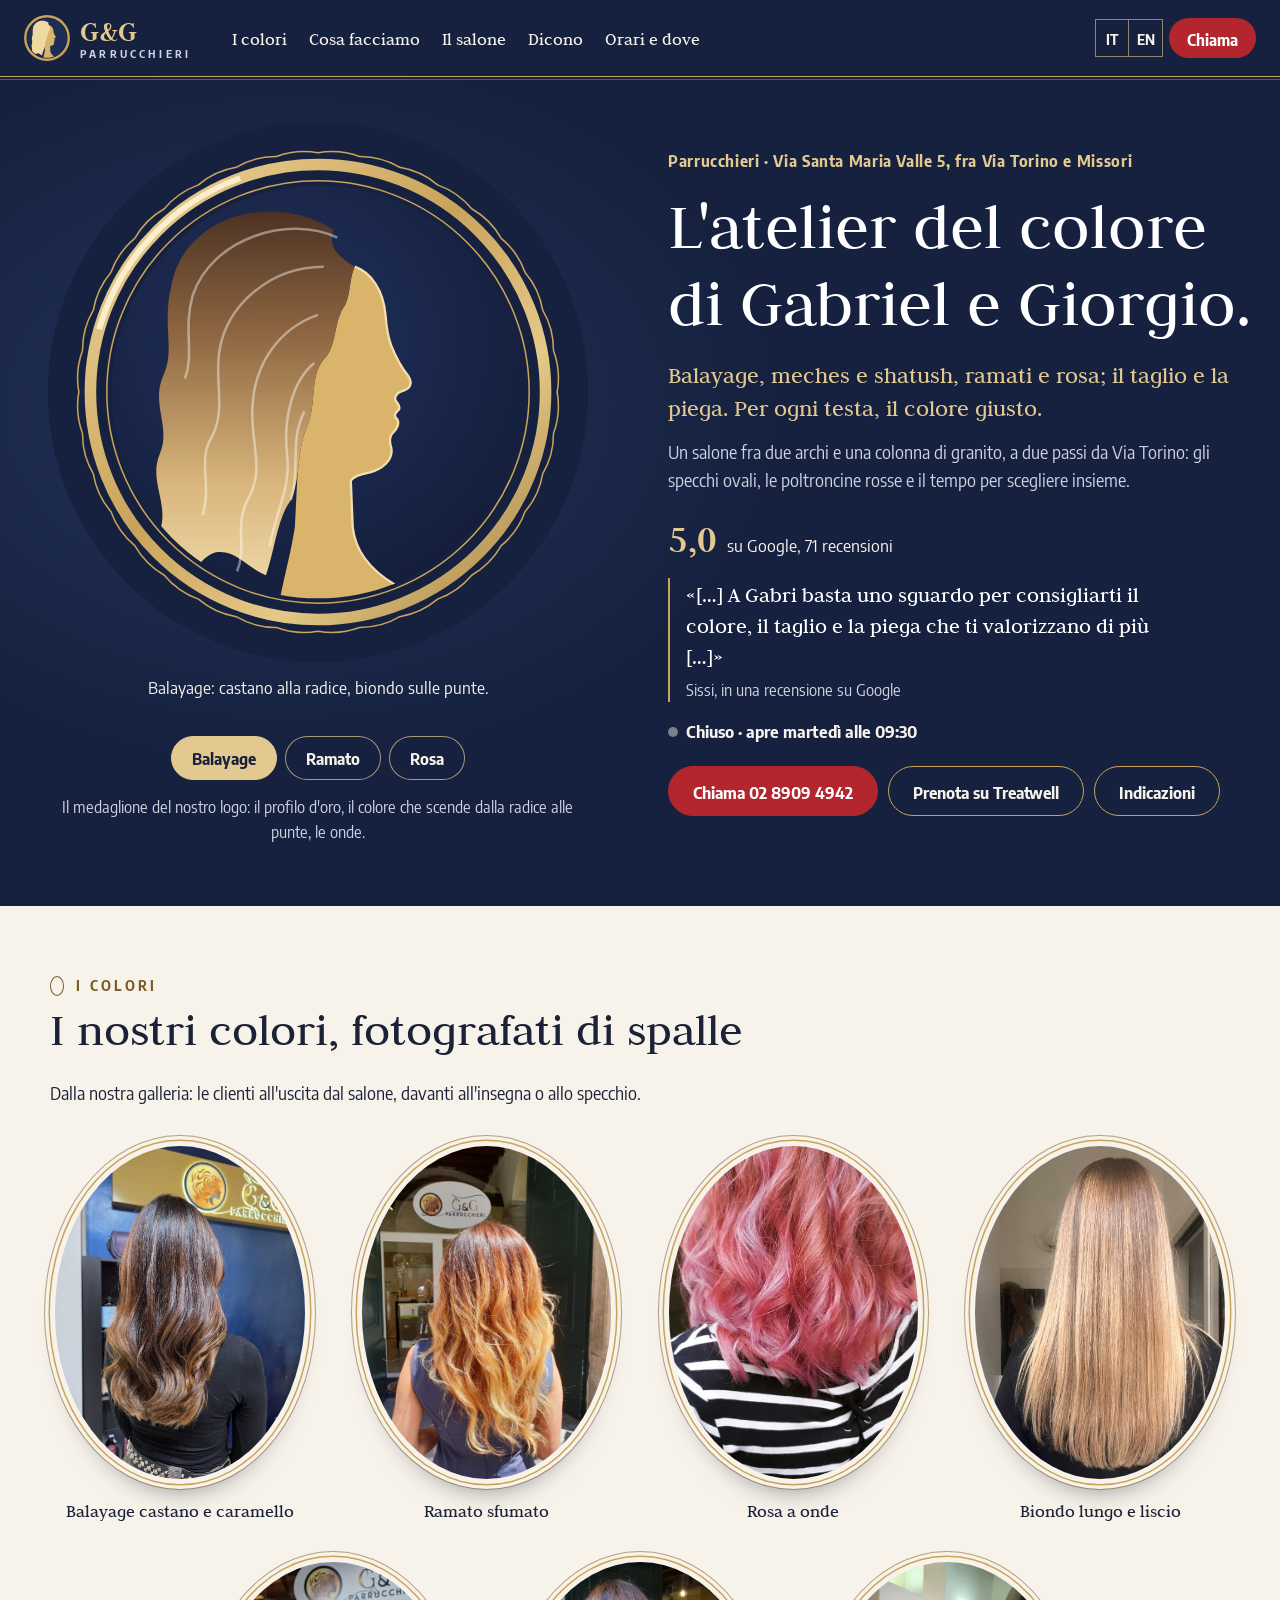
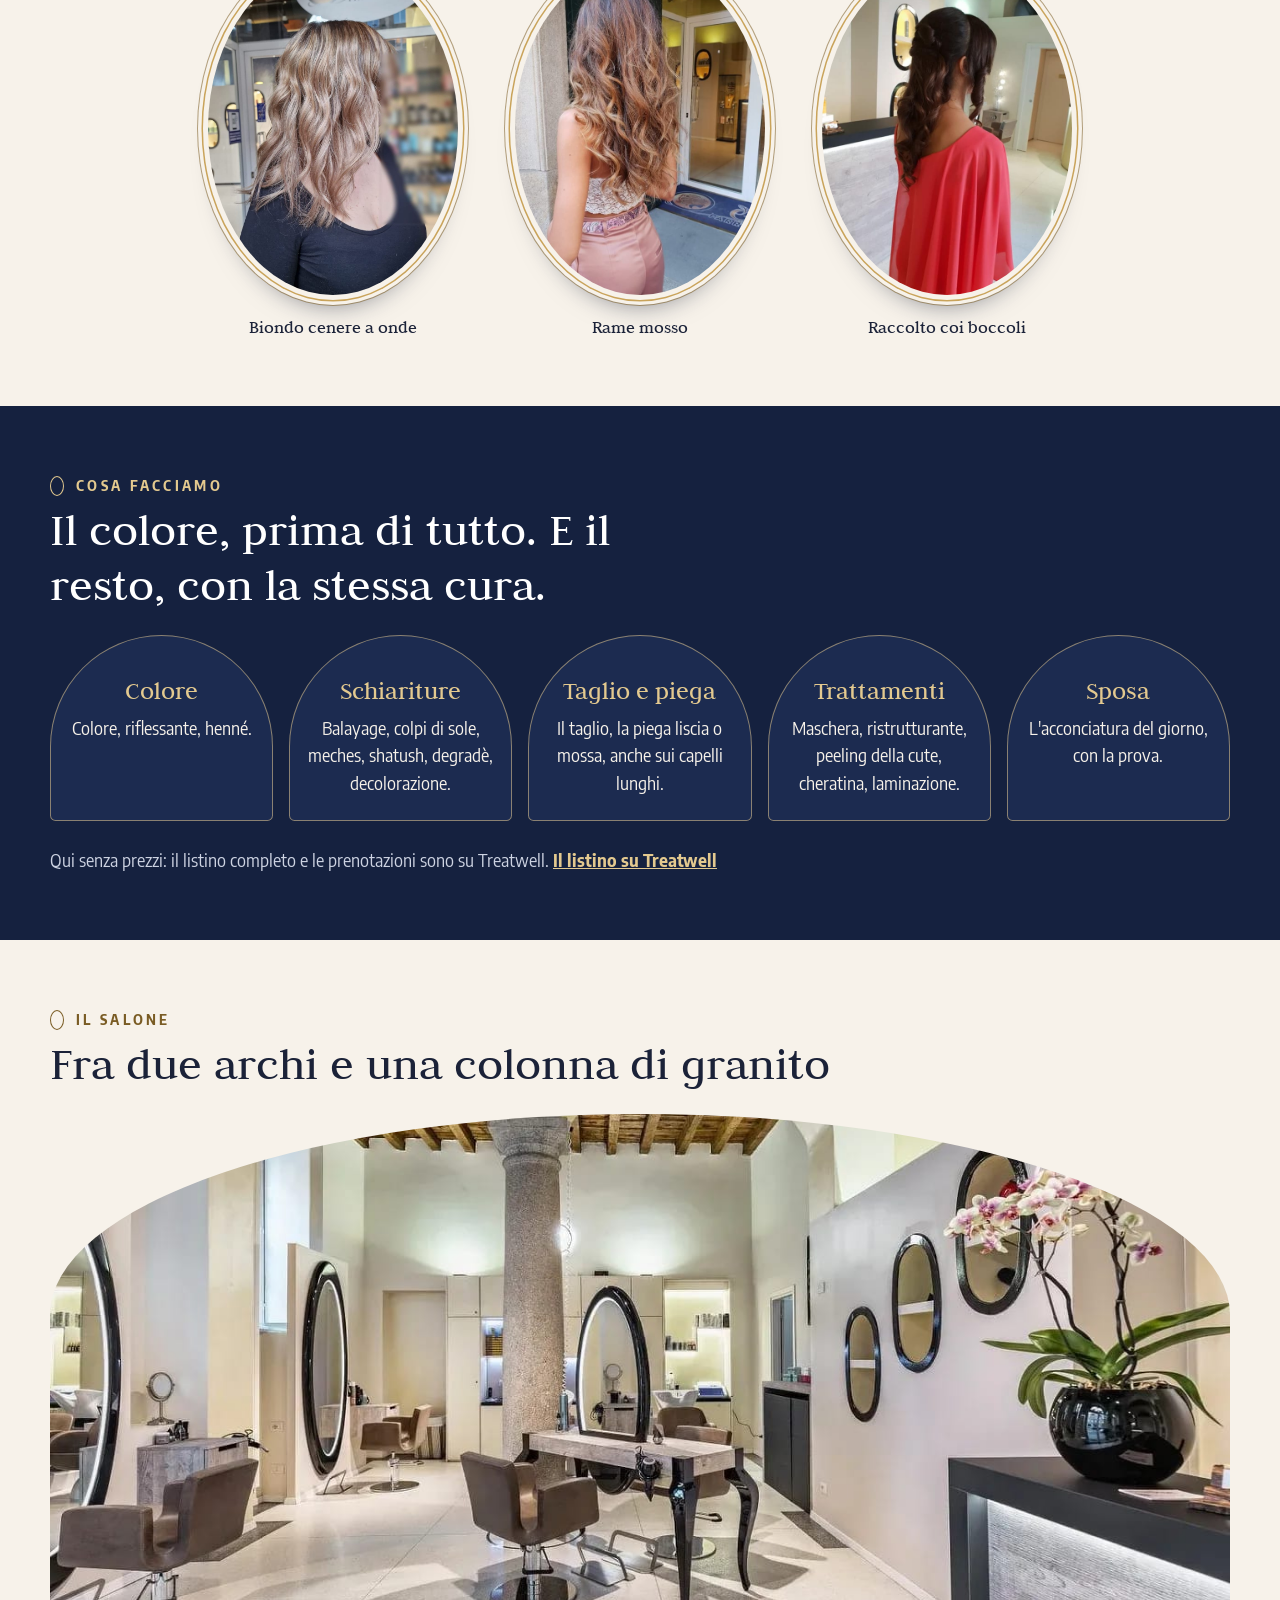
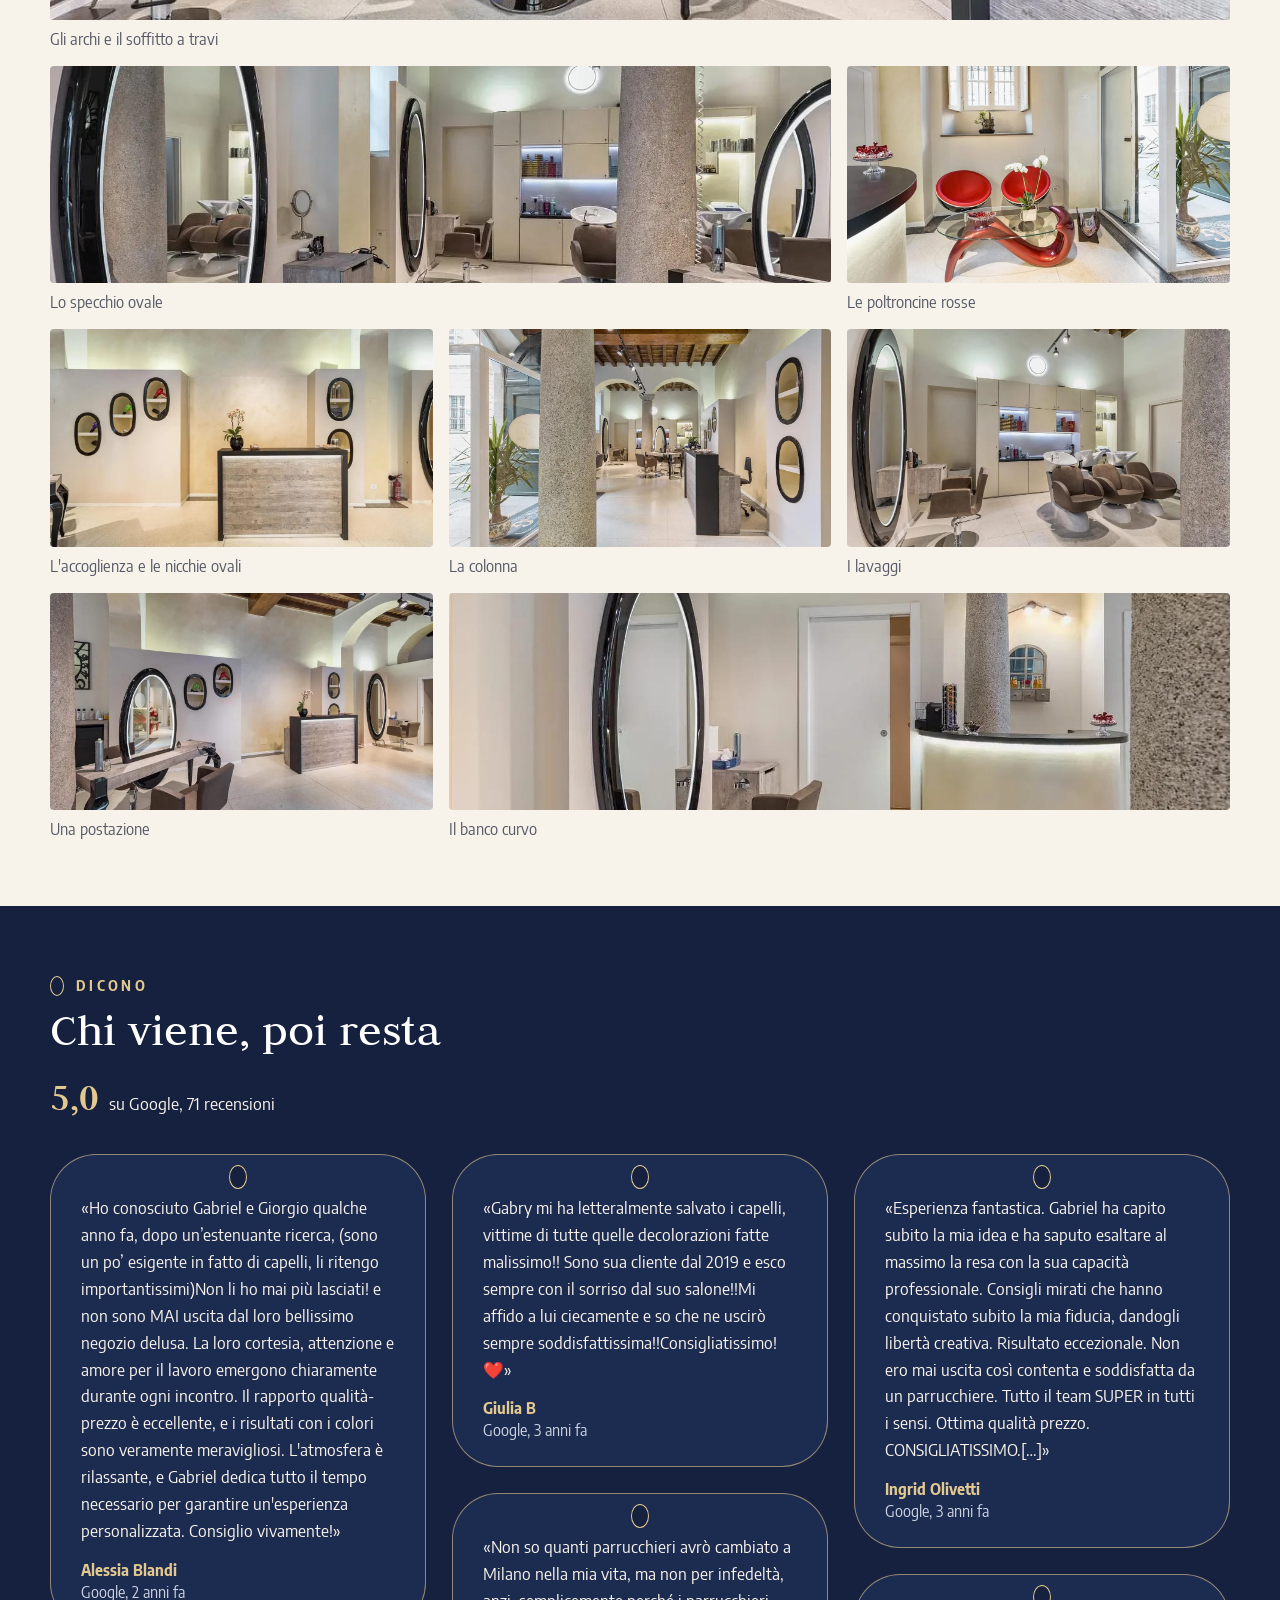
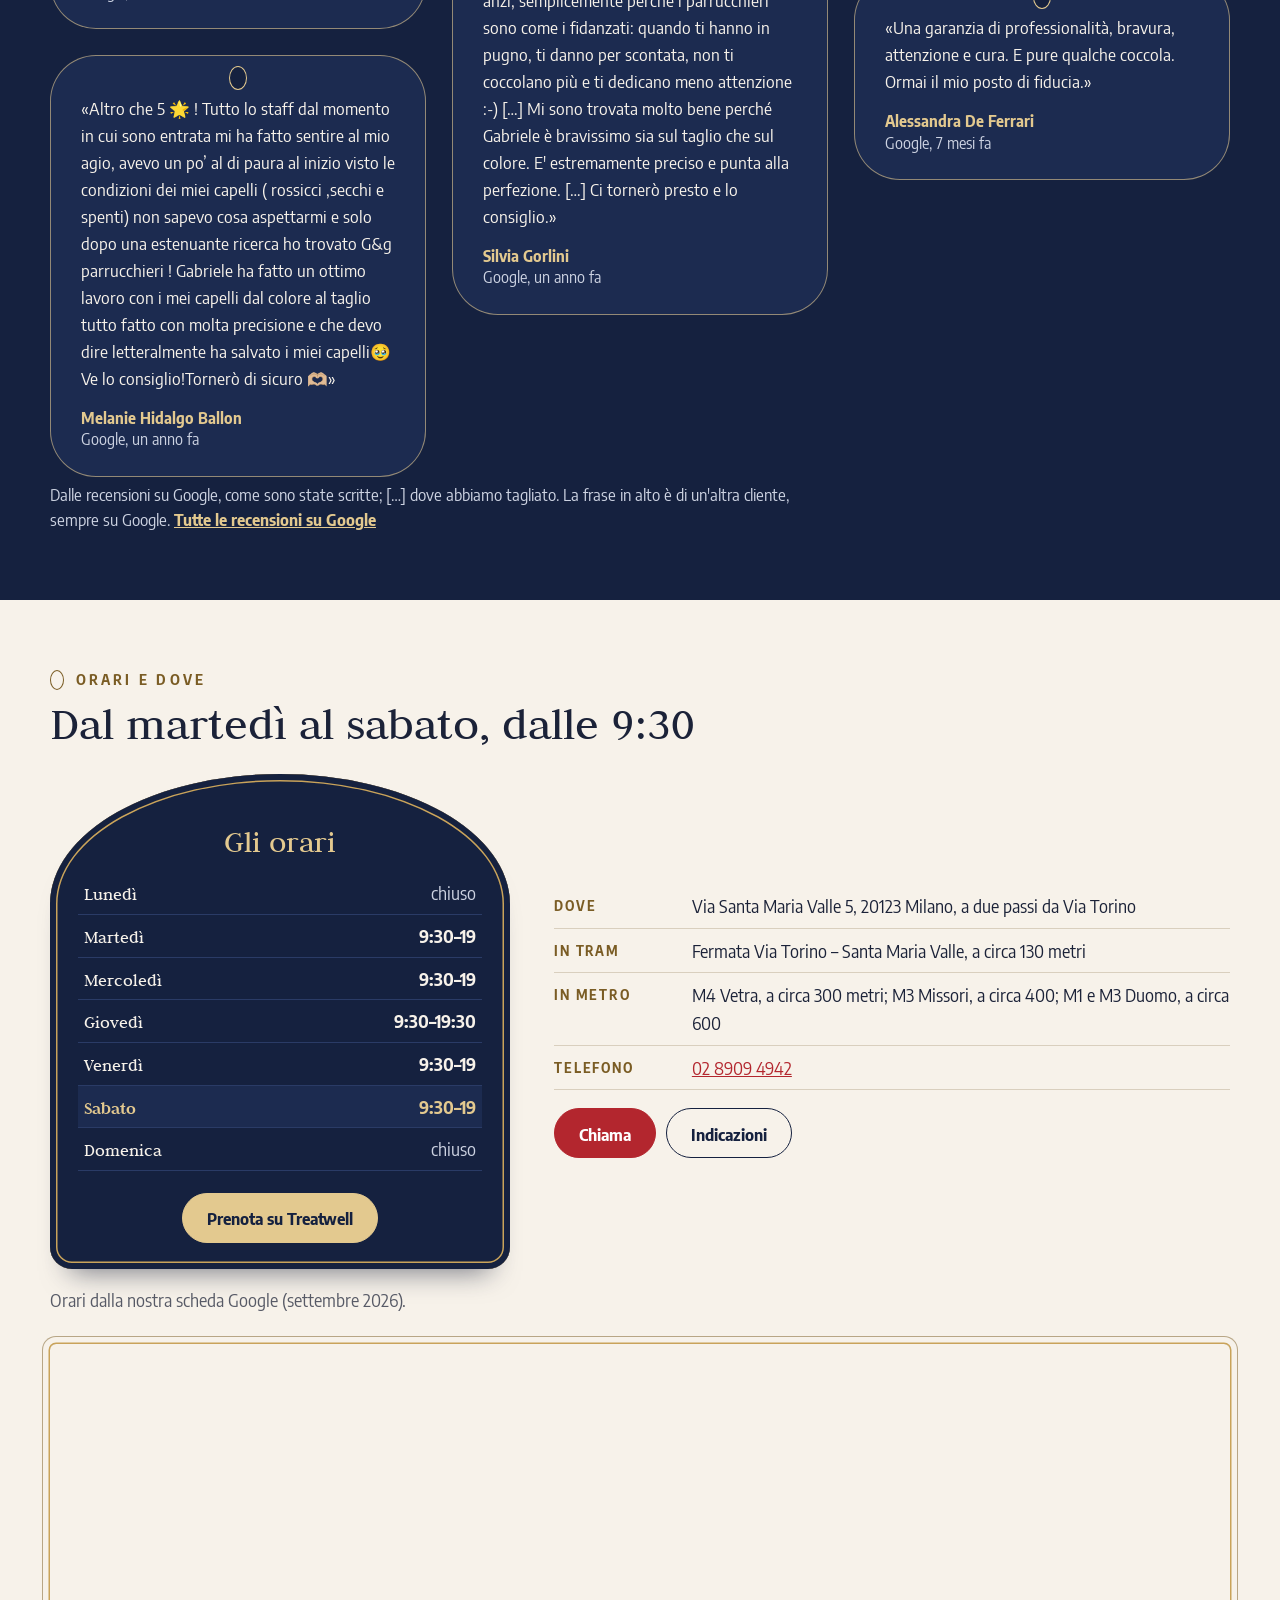
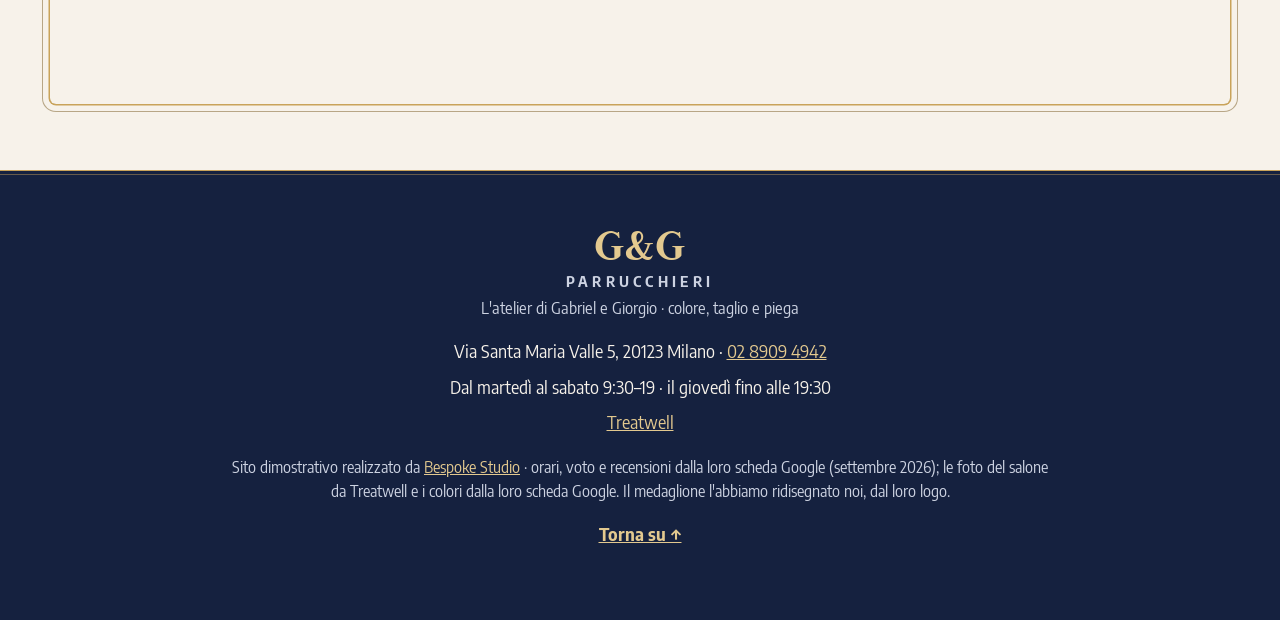
==== index.html @ 3aa281fa "G&G Parrucchieri, Via Santa Maria Valle 5 — il medaglione L'atelier di Gabriel e Giorgio fra Via Tor" ====
<!DOCTYPE html>
<html lang="it" class="no-js">
<head>
<meta charset="utf-8">
<meta name="viewport" content="width=device-width, initial-scale=1">
<script>(function(){var r=document.documentElement;r.classList.remove('no-js');
/* la firma: finché main.js non parte c'è il medaglione vuoto; se il codice non arriva, dopo 2,5 s il medaglione finito */
try{if(!matchMedia('(prefers-reduced-motion: reduce)').matches){r.classList.add('firma-attesa');window.__attesaMedaglione=setTimeout(function(){r.classList.remove('firma-attesa')},2500)}}catch(e){}})()</script>
<title>G&amp;G Parrucchieri — Colore, taglio e piega in Via Santa Maria Valle 5, Milano (Via Torino)</title>
<meta name="description" content="G&amp;G Parrucchieri, l'atelier di Gabriel e Giorgio in Via Santa Maria Valle 5 a Milano, fra Via Torino e Missori: balayage, meches, shatush, colore, taglio e piega, trattamenti e acconciature da sposa. Google 5,0 su 71. Tel. 02 8909 4942.">
<link rel="canonical" href="https://rotenzark.github.io/g-e-g-parrucchieri/">
<meta property="og:type" content="website">
<meta property="og:title" content="G&amp;G Parrucchieri — L'atelier del colore di Gabriel e Giorgio.">
<meta property="og:description" content="Balayage, ramati, rosa, taglio e piega in Via Santa Maria Valle 5, fra Via Torino e Missori.">
<meta property="og:image" content="https://rotenzark.github.io/g-e-g-parrucchieri/img/og.jpg">
<meta property="og:url" content="https://rotenzark.github.io/g-e-g-parrucchieri/">
<meta property="og:locale" content="it_IT">
<meta name="twitter:card" content="summary_large_image">
<meta name="theme-color" content="#15213F">
<link rel="icon" href="img/favicon.svg" type="image/svg+xml">
<link rel="icon" href="img/favicon-32.png" sizes="32x32" type="image/png">
<link rel="apple-touch-icon" href="img/apple-touch-icon.png">
<link rel="preconnect" href="https://fonts.googleapis.com">
<link rel="preconnect" href="https://fonts.gstatic.com" crossorigin>
<link href="https://fonts.googleapis.com/css2?family=Judson:wght@400;700&amp;family=Encode+Sans+Semi+Condensed:wght@400;700&amp;display=swap" rel="stylesheet">
<link rel="stylesheet" href="css/styles.css?v=1">
<script src="https://cdn.jsdelivr.net/npm/gsap@3.12.5/dist/gsap.min.js" defer></script>
<script src="https://cdn.jsdelivr.net/npm/gsap@3.12.5/dist/ScrollTrigger.min.js" defer></script>
<script src="js/main.js?v=1" defer></script>
<script type="application/ld+json">
{"@context":"https://schema.org","@type":"HairSalon","name":"G&G Parrucchieri","description":"L'atelier di Gabriel e Giorgio in Via Santa Maria Valle 5 a Milano: balayage, meches, shatush, colore, taglio e piega, trattamenti e acconciature da sposa.","url":"https://rotenzark.github.io/g-e-g-parrucchieri/","image":"https://rotenzark.github.io/g-e-g-parrucchieri/img/og.jpg","telephone":"+39 02 8909 4942","address":{"@type":"PostalAddress","streetAddress":"Via Santa Maria Valle 5","postalCode":"20123","addressLocality":"Milano","addressRegion":"MI","addressCountry":"IT"},"geo":{"@type":"GeoCoordinates","latitude":45.4598131,"longitude":9.1842622},"openingHoursSpecification":[{"@type":"OpeningHoursSpecification","dayOfWeek":["Tuesday","Wednesday","Friday","Saturday"],"opens":"09:30","closes":"19:00"},{"@type":"OpeningHoursSpecification","dayOfWeek":["Thursday"],"opens":"09:30","closes":"19:30"}],"aggregateRating":{"@type":"AggregateRating","ratingValue":"5.0","reviewCount":"71","bestRating":"5"},"sameAs":["https://www.treatwell.it/salone/g-g-parrucchieri-1/"]}
</script>
</head>
<body>

<a class="salta" href="#contenuto" data-i18n="m.salta">Vai al contenuto</a>

<header class="testata" id="testata">
  <div class="testata__dentro">
    <a class="marchio" href="#inizio" aria-label="G&amp;G Parrucchieri: torna all'inizio" data-i18n-aria="m.top">
      <svg class="marchio__segno" viewBox="30 30 500 500" aria-hidden="true" focusable="false"><defs><clipPath id="marchioClip"><circle cx="280" cy="280" r="214"/></clipPath></defs><circle class="marchio__disco" cx="280" cy="280" r="214"/><g clip-path="url(#marchioClip)"><path class="marchio__profilo" d="M318 150 C336 156 348 176 350 200 C351 214 352 222 356 232 C360 242 366 254 374 264 C378 270 376 276 370 278 C364 280 360 282 360 288 C362 292 366 294 364 298 C360 302 358 304 362 308 C365 312 362 318 358 322 C354 326 354 332 356 338 C358 348 350 358 338 362 C326 366 318 366 314 372 L316 420 C318 440 330 462 360 480 L360 560 L230 560 C236 500 250 460 256 420 L262 300 C270 220 290 160 318 150 Z"/><path class="marchio__capelli" d="M318 150 C300 140 290 128 296 112 C230 70 140 100 128 170 C118 210 132 236 120 262 C106 292 128 316 116 344 C104 372 126 396 116 424 C108 448 124 468 132 486 C150 470 160 448 176 446 C196 444 206 462 226 470 C236 440 238 410 252 392 C262 370 258 340 268 318 C280 290 270 262 288 244 C300 230 296 206 308 190 C314 178 312 164 318 150 Z"/></g><circle class="marchio__anello" cx="280" cy="280" r="236"/></svg>
      <span class="marchio__testo" aria-hidden="true"><span class="marchio__nome">G&amp;G</span><span class="marchio__sotto">Parrucchieri</span></span>
    </a>
    <nav id="mainNav" class="voci" aria-label="Le sezioni" data-i18n-aria="m.nav">
      <a href="#colori" data-i18n="n.colori">I colori</a>
      <a href="#servizi" data-i18n="n.servizi">Cosa facciamo</a>
      <a href="#salone" data-i18n="n.salone">Il salone</a>
      <a href="#dicono" data-i18n="n.dicono">Dicono</a>
      <a href="#orari" data-i18n="n.orari">Orari e dove</a>
    </nav>
    <div class="testata__azioni">
      <div class="lingue" role="group" aria-label="Lingua" data-i18n-aria="m.lingua">
        <button type="button" data-lang="it" aria-pressed="true">IT</button>
        <button type="button" data-lang="en" aria-pressed="false">EN</button>
      </div>
      <a class="chiama" href="tel:+390289094942"><span data-i18n="t.chiama">Chiama</span></a>
      <button id="burger" class="burger" type="button" aria-expanded="false" aria-controls="menuMobile" aria-label="Apri il menu" data-i18n-aria="m.menu"><span></span><span></span><span></span></button>
    </div>
  </div>
</header>

<nav id="menuMobile" class="menu-mobile" hidden aria-label="Le sezioni" data-i18n-aria="m.nav">
  <a href="#colori" data-i18n="n.colori">I colori</a>
  <a href="#servizi" data-i18n="n.servizi">Cosa facciamo</a>
  <a href="#salone" data-i18n="n.salone">Il salone</a>
  <a href="#dicono" data-i18n="n.dicono">Dicono</a>
  <a href="#orari" data-i18n="n.orari">Orari e dove</a>
  <a class="menu-mobile__tel" href="tel:+390289094942"><span data-i18n="t.chiama">Chiama</span> <span class="intero">02 8909 4942</span></a>
</nav>

<main id="contenuto">

  <!-- ══════ L'APERTURA: sul blu notte del logo; la firma nel medaglione ══════ -->
  <section id="inizio" class="apertura" aria-labelledby="titolo">
    <div class="apertura__firma">
      <figure class="medaglione-fig" id="medaglione-firma" data-modo="0" data-firma="fatta">
        <!--MEDAGLIONE--><svg class="medaglione__svg" id="medaglioneSvg" viewBox="0 0 560 560" role="img" aria-labelledby="medaglioneTitolo medaglioneDesc">
        <title id="medaglioneTitolo" data-i18n="p.titolo">Il medaglione</title>
        <desc id="medaglioneDesc" data-i18n="p.desc">Il medaglione d'oro del nostro logo, su blu notte. Il profilo di una donna si disegna e si riempie d'oro; i capelli compaiono naturali, poi il colore scende dalla radice alle punte; arrivano le onde e il cerchio prende la luce. Tre colori: balayage, ramato, rosa.</desc>
        <defs>
          <linearGradient id="ggp-oro" x1="0" y1="0" x2="1" y2="1"><stop offset="0" stop-color="#F0D9A0"/><stop offset=".45" stop-color="#C9A35A"/><stop offset=".7" stop-color="#E6C988"/><stop offset="1" stop-color="#9C7A3A"/></linearGradient><radialGradient id="ggp-disco" cx=".42" cy=".38" r=".75"><stop offset="0" stop-color="#22325E"/><stop offset="1" stop-color="#121B36"/></radialGradient><clipPath id="ggp-disco-clip"><circle cx="280" cy="280" r="214"/></clipPath><linearGradient id="ggp-colore-0" x1="0" y1="96" x2="0" y2="496" gradientUnits="userSpaceOnUse"><stop offset="0" stop-color="#4E3424"/><stop offset=".3" stop-color="#8C6440"/><stop offset=".7" stop-color="#D9B67C"/><stop offset="1" stop-color="#F1DDB0"/></linearGradient><clipPath id="ggp-velo-0"><rect class="velo" data-m="0" x="90" y="96" width="300" height="400"/></clipPath><linearGradient id="ggp-colore-1" x1="0" y1="96" x2="0" y2="496" gradientUnits="userSpaceOnUse"><stop offset="0" stop-color="#5E2814"/><stop offset=".3" stop-color="#A8471E"/><stop offset=".7" stop-color="#D9733A"/><stop offset="1" stop-color="#F0A060"/></linearGradient><clipPath id="ggp-velo-1"><rect class="velo" data-m="1" x="90" y="96" width="300" height="400"/></clipPath><linearGradient id="ggp-colore-2" x1="0" y1="96" x2="0" y2="496" gradientUnits="userSpaceOnUse"><stop offset="0" stop-color="#7A5A58"/><stop offset=".3" stop-color="#C77E92"/><stop offset=".7" stop-color="#E9A3B8"/><stop offset="1" stop-color="#F7C8D5"/></linearGradient><clipPath id="ggp-velo-2"><rect class="velo" data-m="2" x="90" y="96" width="300" height="400"/></clipPath>
        </defs>
        <rect class="fondo" width="560" height="560"/><circle class="disco" cx="280" cy="280" r="214" fill="url(#ggp-disco)"/><circle class="anello" cx="280" cy="280" r="236" stroke="url(#ggp-oro)"/><circle class="anello__filo" cx="280" cy="280" r="219"/><path class="anello__onda" d="M528 280 Q 532 302.1 524.2 323.1 M524.2 323.1 Q 524.4 345.5 513 364.8 M513 364.8 Q 509.3 386.9 494.8 404 M494.8 404 Q 487.2 425.1 470 439.4 M470 439.4 Q 458.9 458.9 439.4 470 M439.4 470 Q 425.1 487.2 404 494.8 M404 494.8 Q 386.9 509.3 364.8 513 M364.8 513 Q 345.5 524.4 323.1 524.2 M323.1 524.2 Q 302.1 532 280 528 M280 528 Q 257.9 532 236.9 524.2 M236.9 524.2 Q 214.5 524.4 195.2 513 M195.2 513 Q 173.1 509.3 156 494.8 M156 494.8 Q 134.9 487.2 120.6 470 M120.6 470 Q 101.1 458.9 90 439.4 M90 439.4 Q 72.8 425.1 65.2 404 M65.2 404 Q 50.7 386.9 47 364.8 M47 364.8 Q 35.6 345.5 35.8 323.1 M35.8 323.1 Q 28 302.1 32 280 M32 280 Q 28 257.9 35.8 236.9 M35.8 236.9 Q 35.6 214.5 47 195.2 M47 195.2 Q 50.7 173.1 65.2 156 M65.2 156 Q 72.8 134.9 90 120.6 M90 120.6 Q 101.1 101.1 120.6 90 M120.6 90 Q 134.9 72.8 156 65.2 M156 65.2 Q 173.1 50.7 195.2 47 M195.2 47 Q 214.5 35.6 236.9 35.8 M236.9 35.8 Q 257.9 28 280 32 M280 32 Q 302.1 28 323.1 35.8 M323.1 35.8 Q 345.5 35.6 364.8 47 M364.8 47 Q 386.9 50.7 404 65.2 M404 65.2 Q 425.1 72.8 439.4 90 M439.4 90 Q 458.9 101.1 470 120.6 M470 120.6 Q 487.2 134.9 494.8 156 M494.8 156 Q 509.3 173.1 513 195.2 M513 195.2 Q 524.4 214.5 524.2 236.9 M524.2 236.9 Q 532 257.9 528 280"/>
        <g clip-path="url(#ggp-disco-clip)">
          <g class="servito" transform="translate(0 0)">
            <path class="profilo" d="M318 150 C336 156 348 176 350 200 C351 214 352 222 356 232 C360 242 366 254 374 264 C378 270 376 276 370 278 C364 280 360 282 360 288 C362 292 366 294 364 298 C360 302 358 304 362 308 C365 312 362 318 358 322 C354 326 354 332 356 338 C358 348 350 358 338 362 C326 366 318 366 314 372 L316 420 C318 440 330 462 360 480 L360 560 L230 560 C236 500 250 460 256 420 L262 300 C270 220 290 160 318 150 Z" opacity="1"/>
            <path class="profilo__linea" pathLength="1" d="M318 150 C336 156 348 176 350 200 C351 214 352 222 356 232 C360 242 366 254 374 264 C378 270 376 276 370 278 C364 280 360 282 360 288 C362 292 366 294 364 298 C360 302 358 304 362 308 C365 312 362 318 358 322 C354 326 354 332 356 338 C358 348 350 358 338 362 C326 366 318 366 314 372 L316 420 C318 440 330 462 360 480" stroke-dasharray="1 2" stroke-dashoffset="0"/>
            <path class="capelli capelli--base" d="M318 150 C300 140 290 128 296 112 C230 70 140 100 128 170 C118 210 132 236 120 262 C106 292 128 316 116 344 C104 372 126 396 116 424 C108 448 124 468 132 486 C150 470 160 448 176 446 C196 444 206 462 226 470 C236 440 238 410 252 392 C262 370 258 340 268 318 C280 290 270 262 288 244 C300 230 296 206 308 190 C314 178 312 164 318 150 Z" opacity="1"/>
            <g class="modo modo--balayage" data-m="0"><path class="capelli capelli--colore" data-m="0" d="M318 150 C300 140 290 128 296 112 C230 70 140 100 128 170 C118 210 132 236 120 262 C106 292 128 316 116 344 C104 372 126 396 116 424 C108 448 124 468 132 486 C150 470 160 448 176 446 C196 444 206 462 226 470 C236 440 238 410 252 392 C262 370 258 340 268 318 C280 290 270 262 288 244 C300 230 296 206 308 190 C314 178 312 164 318 150 Z" fill="url(#ggp-colore-0)" clip-path="url(#ggp-velo-0)" opacity="1"/></g><g class="modo modo--ramato" data-m="1"><path class="capelli capelli--colore" data-m="1" d="M318 150 C300 140 290 128 296 112 C230 70 140 100 128 170 C118 210 132 236 120 262 C106 292 128 316 116 344 C104 372 126 396 116 424 C108 448 124 468 132 486 C150 470 160 448 176 446 C196 444 206 462 226 470 C236 440 238 410 252 392 C262 370 258 340 268 318 C280 290 270 262 288 244 C300 230 296 206 308 190 C314 178 312 164 318 150 Z" fill="url(#ggp-colore-1)" clip-path="url(#ggp-velo-1)" opacity="1"/></g><g class="modo modo--rosa" data-m="2"><path class="capelli capelli--colore" data-m="2" d="M318 150 C300 140 290 128 296 112 C230 70 140 100 128 170 C118 210 132 236 120 262 C106 292 128 316 116 344 C104 372 126 396 116 424 C108 448 124 468 132 486 C150 470 160 448 176 446 C196 444 206 462 226 470 C236 440 238 410 252 392 C262 370 258 340 268 318 C280 290 270 262 288 244 C300 230 296 206 308 190 C314 178 312 164 318 150 Z" fill="url(#ggp-colore-2)" clip-path="url(#ggp-velo-2)" opacity="1"/></g>
            <path class="onda" data-i="0" pathLength="1" d="M300 120 C250 96 170 120 150 180 C140 216 152 240 142 266" stroke-dasharray="1 2" stroke-dashoffset="0"/><path class="onda" data-i="1" pathLength="1" d="M286 150 C230 150 186 190 178 236 C172 270 186 300 168 330 C156 352 170 380 160 408" stroke-dasharray="1 2" stroke-dashoffset="0"/><path class="onda" data-i="2" pathLength="1" d="M280 200 C240 214 214 250 212 296 C210 336 226 360 206 394 C194 418 206 444 196 466" stroke-dasharray="1 2" stroke-dashoffset="0"/><path class="onda" data-i="3" pathLength="1" d="M276 250 C252 270 244 310 248 346 C252 380 236 404 230 440" stroke-dasharray="1 2" stroke-dashoffset="0"/><path class="onda" data-i="4" pathLength="1" d="M266 300 C250 330 262 360 252 392" stroke-dasharray="1 2" stroke-dashoffset="0"/>
          </g>
        </g>
        <path class="luce" pathLength="1" d="M53.1 214.9 A236 236 0 0 1 199.3 58.2" stroke-dasharray="1 2" stroke-dashoffset="0"/>
      </svg><!--/MEDAGLIONE-->
        <figcaption class="medaglione__didascalia">
          <span class="medaglione__d" data-m="0" data-i18n="p.d0">Balayage: castano alla radice, biondo sulle punte.</span>
          <span class="medaglione__d" data-m="1" data-i18n="p.d1">Ramato: il rame acceso, dalla radice alle punte.</span>
          <span class="medaglione__d" data-m="2" data-i18n="p.d2">Rosa: un rosa pastello sulle onde.</span>
        </figcaption>
        <div class="medaglione__modi" role="group" aria-label="Quale colore" data-i18n-aria="p.modi">
          <button type="button" data-modo="0" aria-pressed="true">Balayage</button>
          <button type="button" data-modo="1" aria-pressed="false" data-i18n="p.b1">Ramato</button>
          <button type="button" data-modo="2" aria-pressed="false" data-i18n="p.b2">Rosa</button>
        </div>
        <p class="visually-hidden" id="medaglioneLeggi" aria-live="polite"></p>
      </figure>
      <p class="apertura__nota" data-i18n="p.nota">Il medaglione del nostro logo: il profilo d'oro, il colore che scende dalla radice alle punte, le onde.</p>
    </div>
    <div class="apertura__testo">
      <p class="apertura__sopra" data-i18n="h.sopra">Parrucchieri · Via Santa Maria Valle 5, fra Via Torino e Missori</p>
      <h1 id="titolo" class="titolo" data-i18n="h.titolo">L'atelier del colore di Gabriel e Giorgio.</h1>
      <p class="apertura__seconda" data-i18n="h.seconda">Balayage, meches e shatush, ramati e rosa; il taglio e la piega. Per ogni testa, il colore giusto.</p>
      <p class="apertura__frase" data-i18n="h.testo">Un salone fra due archi e una colonna di granito, a due passi da Via Torino: gli specchi ovali, le poltroncine rosse e il tempo per scegliere insieme.</p>
      <p class="voto"><b class="voto__n">5,0</b> <span class="voto__su" data-i18n="h.google">su Google, 71 recensioni</span></p>
      <blockquote class="citazione">
        <p>«[…] A Gabri basta uno sguardo per consigliarti il colore, il taglio e la piega che ti valorizzano di più […]»</p>
        <footer data-i18n="h.chi">Sissi, in una recensione su Google</footer>
      </blockquote>
      <p class="stato" id="orarioStato">Dal martedì al sabato, dalle 9:30</p>
      <div class="apertura__azioni">
        <a class="bottone bottone--pieno" href="tel:+390289094942"><span data-i18n="t.chiama">Chiama</span>&nbsp;<span class="intero">02 8909 4942</span></a>
        <a class="bottone bottone--vuoto" href="https://www.treatwell.it/salone/g-g-parrucchieri-1/" target="_blank" rel="noopener" data-i18n="t.prenota">Prenota su Treatwell</a>
        <a class="bottone bottone--vuoto" href="https://www.google.com/maps/dir/?api=1&amp;destination=G%26G+Parrucchieri%2C+Via+Santa+Maria+Valle+5%2C+20123+Milano" target="_blank" rel="noopener" data-i18n="t.indicazioni">Indicazioni</a>
      </div>
    </div>
  </section>

  <!-- ══════ I COLORI: i loro lavori di spalle, negli ovali come i loro specchi ══════ -->
  <section id="colori" class="capitolo capitolo--avorio" aria-labelledby="coloriT">
    <p class="etichetta" data-i18n="c.etichetta">I colori</p>
    <h2 id="coloriT" class="capitolo__titolo" data-i18n="c.titolo">I nostri colori, fotografati di spalle</h2>
    <p class="capitolo__sotto" data-i18n="c.sotto">Dalla nostra galleria: le clienti all'uscita dal salone, davanti all'insegna o allo specchio.</p>
    <div class="ovali">
      <figure class="ovale reveal"><button type="button" class="foto" data-full="img/balayage.jpg" aria-label="Ingrandisci la foto" data-i18n-aria="m.ingrandisci"><img src="img/balayage.jpg" width="900" height="1200" alt="Un balayage castano e caramello, di spalle, davanti alla nostra insegna." data-i18n-alt="a.balayage"></button><figcaption data-i18n="k.balayage">Balayage castano e caramello</figcaption></figure>
      <figure class="ovale reveal"><button type="button" class="foto" data-full="img/ramato.jpg" aria-label="Ingrandisci la foto" data-i18n-aria="m.ingrandisci"><img src="img/ramato.jpg" width="600" height="800" alt="Un ramato sfumato, di spalle." data-i18n-alt="a.ramato"></button><figcaption data-i18n="k.ramato">Ramato sfumato</figcaption></figure>
      <figure class="ovale reveal"><button type="button" class="foto" data-full="img/rosa.jpg" aria-label="Ingrandisci la foto" data-i18n-aria="m.ingrandisci"><img src="img/rosa.jpg" width="777" height="777" alt="Un rosa a onde, di spalle." data-i18n-alt="a.rosa"></button><figcaption data-i18n="k.rosa">Rosa a onde</figcaption></figure>
      <figure class="ovale reveal"><button type="button" class="foto" data-full="img/biondo.jpg" aria-label="Ingrandisci la foto" data-i18n-aria="m.ingrandisci"><img src="img/biondo.jpg" width="900" height="1112" alt="Un biondo lungo e liscio, di spalle." data-i18n-alt="a.biondo"></button><figcaption data-i18n="k.biondo">Biondo lungo e liscio</figcaption></figure>
      <figure class="ovale reveal"><button type="button" class="foto" data-full="img/cenere.jpg" aria-label="Ingrandisci la foto" data-i18n-aria="m.ingrandisci"><img src="img/cenere.jpg" width="900" height="1200" alt="Un biondo cenere a onde, di spalle." data-i18n-alt="a.cenere"></button><figcaption data-i18n="k.cenere">Biondo cenere a onde</figcaption></figure>
      <figure class="ovale reveal"><button type="button" class="foto" data-full="img/rame.jpg" aria-label="Ingrandisci la foto" data-i18n-aria="m.ingrandisci"><img src="img/rame.jpg" width="595" height="800" alt="Un rame mosso, di spalle." data-i18n-alt="a.rame"></button><figcaption data-i18n="k.rame">Rame mosso</figcaption></figure>
      <figure class="ovale reveal"><button type="button" class="foto" data-full="img/acconciatura.jpg" aria-label="Ingrandisci la foto" data-i18n-aria="m.ingrandisci"><img src="img/acconciatura.jpg" width="600" height="800" alt="Un'acconciatura raccolta a metà coi boccoli, di spalle." data-i18n-alt="a.acconciatura"></button><figcaption data-i18n="k.acconciatura">Raccolto coi boccoli</figcaption></figure>
    </div>
  </section>

  <!-- ══════ COSA FACCIAMO ══════ -->
  <section id="servizi" class="capitolo capitolo--notte" aria-labelledby="serviziT">
    <p class="etichetta" data-i18n="s.etichetta">Cosa facciamo</p>
    <h2 id="serviziT" class="capitolo__titolo" data-i18n="s.titolo">Il colore, prima di tutto. E&nbsp;il resto, con la stessa cura.</h2>
    <div class="schede">
      <article class="scheda reveal"><h3 class="scheda__nome" data-i18n="s.n1">Colore</h3><p data-i18n="s.t1">Colore, riflessante, henné.</p></article>
      <article class="scheda reveal"><h3 class="scheda__nome" data-i18n="s.n2">Schiariture</h3><p data-i18n="s.t2">Balayage, colpi di sole, meches, shatush, degradè, decolorazione.</p></article>
      <article class="scheda reveal"><h3 class="scheda__nome" data-i18n="s.n3">Taglio e piega</h3><p data-i18n="s.t3">Il taglio, la piega liscia o mossa, anche sui capelli lunghi.</p></article>
      <article class="scheda reveal"><h3 class="scheda__nome" data-i18n="s.n4">Trattamenti</h3><p data-i18n="s.t4">Maschera, ristrutturante, peeling della cute, cheratina, laminazione.</p></article>
      <article class="scheda reveal"><h3 class="scheda__nome" data-i18n="s.n5">Sposa</h3><p data-i18n="s.t5">L'acconciatura del giorno, con la prova.</p></article>
    </div>
    <p class="servizi__nota"><span data-i18n="s.nota">Qui senza prezzi: il listino completo e le prenotazioni sono su Treatwell.</span> <a href="https://www.treatwell.it/salone/g-g-parrucchieri-1/" target="_blank" rel="noopener" data-i18n="s.lista">Il listino su Treatwell</a></p>
  </section>

  <!-- ══════ IL SALONE: gli archi, la colonna, gli specchi ovali ══════ -->
  <section id="salone" class="capitolo capitolo--avorio" aria-labelledby="saloneT">
    <p class="etichetta" data-i18n="l.etichetta">Il salone</p>
    <h2 id="saloneT" class="capitolo__titolo" data-i18n="l.titolo">Fra due archi e una colonna di granito</h2>
    <div class="salone">
      <figure class="salone__grande reveal"><button type="button" class="foto" data-full="img/salone.jpg" aria-label="Ingrandisci la foto" data-i18n-aria="m.ingrandisci"><img src="img/salone.jpg" width="1280" height="800" alt="Il salone: i due archi, la colonna di granito, il soffitto a travi, le postazioni con gli specchi ovali." data-i18n-alt="a.salone"></button><figcaption data-i18n="k.salone">Gli archi e il soffitto a travi</figcaption></figure>
      <figure class="salone__largo-d reveal"><button type="button" class="foto" data-full="img/specchio.jpg" aria-label="Ingrandisci la foto" data-i18n-aria="m.ingrandisci"><img src="img/specchio.jpg" width="1280" height="800" alt="Lo specchio ovale grande, la colonna, i lavaggi in fondo." data-i18n-alt="a.specchio"></button><figcaption data-i18n="k.specchio">Lo specchio ovale</figcaption></figure>
      <figure class="reveal"><button type="button" class="foto" data-full="img/attesa.jpg" aria-label="Ingrandisci la foto" data-i18n-aria="m.ingrandisci"><img src="img/attesa.jpg" width="1280" height="800" alt="L'attesa: le poltroncine rosse e il tavolino rosso, la finestra col bonsai, l'insegna ovale sulla porta." data-i18n-alt="a.attesa"></button><figcaption data-i18n="k.attesa">Le poltroncine rosse</figcaption></figure>
      <figure class="reveal"><button type="button" class="foto" data-full="img/accoglienza.jpg" aria-label="Ingrandisci la foto" data-i18n-aria="m.ingrandisci"><img src="img/accoglienza.jpg" width="1220" height="800" alt="Il banco d'accoglienza fra le nicchie ovali con gli asciugacapelli colorati." data-i18n-alt="a.accoglienza"></button><figcaption data-i18n="k.accoglienza">L'accoglienza e le nicchie ovali</figcaption></figure>
      <figure class="reveal"><button type="button" class="foto" data-full="img/colonna.jpg" aria-label="Ingrandisci la foto" data-i18n-aria="m.ingrandisci"><img src="img/colonna.jpg" width="1280" height="800" alt="La colonna, gli archi, gli specchi in fila." data-i18n-alt="a.colonna"></button><figcaption data-i18n="k.colonna">La colonna</figcaption></figure>
      <figure class="reveal"><button type="button" class="foto" data-full="img/lavaggi.jpg" aria-label="Ingrandisci la foto" data-i18n-aria="m.ingrandisci"><img src="img/lavaggi.jpg" width="1280" height="800" alt="I tre lavaggi e lo scaffale dei colori." data-i18n-alt="a.lavaggi"></button><figcaption data-i18n="k.lavaggi">I lavaggi</figcaption></figure>
      <figure class="reveal"><button type="button" class="foto" data-full="img/postazione.jpg" aria-label="Ingrandisci la foto" data-i18n-aria="m.ingrandisci"><img src="img/postazione.jpg" width="1280" height="800" alt="Una postazione: lo specchio ovale a LED sulla consolle, la poltrona." data-i18n-alt="a.postazione"></button><figcaption data-i18n="k.postazione">Una postazione</figcaption></figure>
      <figure class="salone__largo reveal"><button type="button" class="foto" data-full="img/banco.jpg" aria-label="Ingrandisci la foto" data-i18n-aria="m.ingrandisci"><img src="img/banco.jpg" width="1280" height="800" alt="Lo specchio ovale e il banco curvo bianco retroilluminato." data-i18n-alt="a.banco"></button><figcaption data-i18n="k.banco">Il banco curvo</figcaption></figure>
    </div>
  </section>

  <!-- ══════ DICONO: negli ovali ══════ -->
  <section id="dicono" class="capitolo capitolo--notte" aria-labelledby="diconoT">
    <p class="etichetta" data-i18n="d.etichetta">Dicono</p>
    <h2 id="diconoT" class="capitolo__titolo" data-i18n="d.titolo">Chi viene, poi resta</h2>
    <p class="voto voto--sezione"><b class="voto__n">5,0</b> <span class="voto__su" data-i18n="d.google">su Google, 71 recensioni</span></p>
    <ul class="medaglie">
      <li class="medaglia reveal"><p class="medaglia__testo">«Ho conosciuto Gabriel e Giorgio qualche anno fa, dopo un’estenuante ricerca, (sono un po’ esigente in fatto di capelli, li ritengo importantissimi)Non li ho mai più lasciati! e non sono MAI uscita dal loro bellissimo negozio delusa. La loro cortesia, attenzione e amore per il lavoro emergono chiaramente durante ogni incontro. Il rapporto qualità-prezzo è eccellente, e i risultati con i colori sono veramente meravigliosi. L'atmosfera è rilassante, e Gabriel dedica tutto il tempo necessario per garantire un'esperienza personalizzata. Consiglio vivamente!»</p><p class="medaglia__chi"><b>Alessia Blandi</b> <span data-i18n="d.g2a">Google, 2 anni fa</span></p></li>
      <li class="medaglia reveal"><p class="medaglia__testo">«Altro che 5 🌟 ! Tutto lo staff dal momento in cui sono entrata mi ha fatto sentire al mio agio, avevo un po’ al di paura al inizio visto le condizioni dei miei capelli ( rossicci ,secchi e spenti) non sapevo cosa aspettarmi e solo dopo una estenuante ricerca ho trovato G&amp;g parrucchieri  ! Gabriele ha fatto un  ottimo lavoro con i mei capelli dal colore al taglio tutto fatto con molta precisione e che devo dire  letteralmente ha salvato i miei capelli🥹 Ve lo consiglio!Tornerò di sicuro 🫶🏼»</p><p class="medaglia__chi"><b>Melanie Hidalgo Ballon</b> <span data-i18n="d.g1a">Google, un anno fa</span></p></li>
      <li class="medaglia reveal"><p class="medaglia__testo">«Gabry mi ha letteralmente salvato i capelli, vittime di tutte quelle decolorazioni fatte malissimo!! Sono sua cliente dal 2019 e esco sempre con il sorriso dal suo salone!!Mi affido a lui ciecamente e so che ne uscirò sempre soddisfattissima!!Consigliatissimo! ❤️»</p><p class="medaglia__chi"><b>Giulia B</b> <span data-i18n="d.g3a">Google, 3 anni fa</span></p></li>
      <li class="medaglia reveal"><p class="medaglia__testo">«Non so quanti parrucchieri avrò cambiato a Milano nella mia vita, ma non per infedeltà, anzi, semplicemente perché i parrucchieri sono come i fidanzati: quando ti hanno in pugno, ti danno per scontata, non ti coccolano più e ti dedicano meno attenzione :-) […] Mi sono trovata molto bene perché Gabriele è bravissimo sia sul taglio che sul colore. E' estremamente preciso e punta alla perfezione. […] Ci tornerò presto e lo consiglio.»</p><p class="medaglia__chi"><b>Silvia Gorlini</b> <span data-i18n="d.g1a">Google, un anno fa</span></p></li>
      <li class="medaglia reveal"><p class="medaglia__testo">«Esperienza fantastica. Gabriel ha capito subito la mia idea e ha saputo esaltare al massimo la resa con la sua capacità professionale. Consigli mirati che hanno conquistato subito la mia fiducia, dandogli libertà creativa. Risultato eccezionale. Non ero mai uscita così contenta e soddisfatta da un parrucchiere. Tutto il team SUPER in tutti i sensi. Ottima qualità prezzo. CONSIGLIATISSIMO.[…]»</p><p class="medaglia__chi"><b>Ingrid Olivetti</b> <span data-i18n="d.g3a">Google, 3 anni fa</span></p></li>
      <li class="medaglia reveal"><p class="medaglia__testo">«Una garanzia di professionalità, bravura, attenzione e cura. E pure qualche coccola. Ormai il mio posto di fiducia.»</p><p class="medaglia__chi"><b>Alessandra De Ferrari</b> <span data-i18n="d.g7m">Google, 7 mesi fa</span></p></li>
    </ul>
    <p class="dicono__nota"><span data-i18n="d.nota">Dalle recensioni su Google, come sono state scritte; […] dove abbiamo tagliato. La frase in alto è di un'altra cliente, sempre su Google.</span> <a href="https://www.google.com/maps/search/?api=1&amp;query=G%26G+Parrucchieri%2C+Via+Santa+Maria+Valle+5%2C+20123+Milano" target="_blank" rel="noopener" data-i18n="d.tutte">Tutte le recensioni su Google</a></p>
  </section>

  <!-- ══════ ORARI E DOVE ══════ -->
  <section id="orari" class="capitolo capitolo--avorio" aria-labelledby="orariT">
    <p class="etichetta" data-i18n="o.etichetta">Orari e dove</p>
    <h2 id="orariT" class="capitolo__titolo" data-i18n="o.titolo">Dal martedì al sabato, dalle 9:30</h2>
    <div class="orari-riga">
      <div class="tondo">
        <p class="tondo__testa" data-i18n="o.testa">Gli orari</p>
        <div class="tondo__giorni" role="table" aria-label="Orari di apertura" data-i18n-aria="o.cap">
          <div class="giorno giorno--chiuso" role="row" data-day="1"><span class="giorno__nome" role="rowheader" data-i18n="g.lun">Lunedì</span><span class="giorno__ore" role="cell" data-i18n="o.chiuso">chiuso</span></div>
          <div class="giorno" role="row" data-day="2"><span class="giorno__nome" role="rowheader" data-i18n="g.mar">Martedì</span><span class="giorno__ore" role="cell">9:30–19</span></div>
          <div class="giorno" role="row" data-day="3"><span class="giorno__nome" role="rowheader" data-i18n="g.mer">Mercoledì</span><span class="giorno__ore" role="cell">9:30–19</span></div>
          <div class="giorno" role="row" data-day="4"><span class="giorno__nome" role="rowheader" data-i18n="g.gio">Giovedì</span><span class="giorno__ore" role="cell">9:30–19:30</span></div>
          <div class="giorno" role="row" data-day="5"><span class="giorno__nome" role="rowheader" data-i18n="g.ven">Venerdì</span><span class="giorno__ore" role="cell">9:30–19</span></div>
          <div class="giorno" role="row" data-day="6"><span class="giorno__nome" role="rowheader" data-i18n="g.sab">Sabato</span><span class="giorno__ore" role="cell">9:30–19</span></div>
          <div class="giorno giorno--chiuso" role="row" data-day="0"><span class="giorno__nome" role="rowheader" data-i18n="g.dom">Domenica</span><span class="giorno__ore" role="cell" data-i18n="o.chiuso">chiuso</span></div>
        </div>
        <p class="tondo__piede"><a class="bottone bottone--oro" href="https://www.treatwell.it/salone/g-g-parrucchieri-1/" target="_blank" rel="noopener" data-i18n="t.prenota">Prenota su Treatwell</a></p>
      </div>
      <div class="dove-testo">
        <dl class="indirizzo">
          <div><dt data-i18n="w.dove">Dove</dt><dd data-i18n="w.dovev">Via Santa Maria Valle 5, 20123 Milano, a due passi da Via Torino</dd></div>
          <div><dt data-i18n="w.tram">In tram</dt><dd data-i18n="w.tramv">Fermata Via Torino – Santa Maria Valle, a circa 130&nbsp;metri</dd></div>
          <div><dt data-i18n="w.metro">In metro</dt><dd data-i18n="w.metrov">M4 Vetra, a circa 300&nbsp;metri; M3 Missori, a circa 400; M1 e M3 Duomo, a circa 600</dd></div>
          <div><dt data-i18n="w.tel">Telefono</dt><dd><a href="tel:+390289094942" class="intero">02 8909 4942</a></dd></div>
        </dl>
        <p class="dove__azioni"><a class="bottone bottone--pieno" href="tel:+390289094942"><span data-i18n="t.chiama">Chiama</span></a> <a class="bottone bottone--vuoto" href="https://www.google.com/maps/dir/?api=1&amp;destination=G%26G+Parrucchieri%2C+Via+Santa+Maria+Valle+5%2C+20123+Milano" target="_blank" rel="noopener" data-i18n="t.indicazioni">Indicazioni</a></p>
      </div>
    </div>
    <p class="orari__nota" data-i18n="o.nota">Orari dalla nostra scheda Google (settembre 2026).</p>
    <div class="cartina reveal">
      <iframe title="Mappa: G&amp;G Parrucchieri, Via Santa Maria Valle 5, Milano" data-i18n-title="w.mappa" src="https://maps.google.com/maps?q=G%26G%20Parrucchieri%2C%20Via%20Santa%20Maria%20Valle%205%2C%2020123%20Milano&amp;z=16&amp;output=embed" width="600" height="400" loading="lazy" referrerpolicy="no-referrer-when-downgrade"></iframe>
    </div>
  </section>

</main>

<footer class="piede">
  <div class="piede__dentro">
    <p class="piede__marchio" aria-hidden="true"><span class="marchio__nome">G&amp;G</span> <span class="marchio__sotto">Parrucchieri</span></p>
    <p class="piede__riga" data-i18n="f2.riga">L'atelier di Gabriel e Giorgio · colore, taglio e piega</p>
    <p class="piede__dove">Via Santa Maria Valle 5, 20123 Milano · <a href="tel:+390289094942" class="intero">02 8909 4942</a></p>
    <p class="piede__orario" data-i18n="f2.orario">Dal martedì al sabato 9:30–19 · il giovedì fino alle 19:30</p>
    <p class="piede__social"><a href="https://www.treatwell.it/salone/g-g-parrucchieri-1/" target="_blank" rel="noopener">Treatwell</a></p>
    <p class="piede__cred" data-i18n="f2.cred">Sito dimostrativo realizzato da <a href="https://bespokestud.io" rel="noopener">Bespoke Studio</a> · orari, voto e recensioni dalla loro scheda Google (settembre 2026); le foto del salone da Treatwell e i colori dalla loro scheda Google. Il medaglione l'abbiamo ridisegnato noi, dal loro logo.</p>
    <p><a class="piede__su" href="#inizio" data-i18n="f2.su">Torna su ↑</a></p>
  </div>
</footer>

<div id="actionBar" class="action-bar">
  <a href="tel:+390289094942"><span data-i18n="t.chiama">Chiama</span></a>
  <a href="https://www.treatwell.it/salone/g-g-parrucchieri-1/" target="_blank" rel="noopener"><span data-i18n="t.prenota2">Prenota</span></a>
</div>

<div id="lightbox" hidden role="dialog" aria-modal="true" aria-label="Foto ingrandita" data-i18n-aria="m.lightbox">
  <button id="lightboxClose" type="button" aria-label="Chiudi" data-i18n-aria="m.chiudi">×</button>
  <img id="lightboxImg" src="" alt="">
</div>

</body>
</html>
---- css/styles.css ----
/* PLUMBING_V 1 — reset tecnico canonico (Toolkit/boilerplate/plumbing.css) */
[hidden] { display: none !important; }
img { max-width: 100%; height: auto; }
@media (prefers-reduced-motion: reduce) {
  *, *::before, *::after { animation-duration: 0.01ms !important; animation-iteration-count: 1 !important; transition-duration: 0.01ms !important; scroll-behavior: auto !important; }
}

/* ══════════ G&G PARRUCCHIERI — Via Santa Maria Valle 5 ══════════
   «L'atelier del colore di Gabriel e Giorgio.» Il loro logo: il medaglione d'oro col profilo di donna su blu notte, «G&G» in
   oro e «PARRUCCHIERI» sotto. Nel salone gli archi e la colonna di granito, gli specchi ovali, le poltroncine rosse dell'attesa.
   Gli ovali degli specchi tornano nelle cornici delle foto e delle recensioni; gli archi nelle schede. La firma è il medaglione
   (_ggp_firma.mjs). */
:root {
  --notte: #15213F;
  --notte-2: #1C2B50;
  --notte-3: #2A3B66;
  --oro: #C9A35A;
  --oro-chiaro: #E3C98F;
  --oro-scuro: #7A5C24;
  --avorio: #F7F2EA;
  --avorio-2: #EFE7DA;
  --rosso: #B3262E;
  --granito: #8C8A88;
  --inchiostro: #1B2238;
  --grigio: #575A66;
  --su-notte: #F7F2EA;
  --su-notte-2: #CDD3E2;
  --aperto: #7FD3A0;
  --aperto-chiaro: #2E7D4F;
  --f-titoli: 'Judson', Georgia, serif;
  --f-testo: 'Encode Sans Semi Condensed', 'Arial Narrow', Arial, sans-serif;
  --gutter: 16px;
  --testata-h: 76px;
}
@media (min-width: 760px) { :root { --gutter: 24px; } }

*, *::before, *::after { box-sizing: border-box; }
html { scroll-behavior: smooth; -webkit-text-size-adjust: 100%; }
body { margin: 0; color: var(--inchiostro); font: 400 1.08rem/1.6 var(--f-testo); background: var(--avorio); }
a { color: var(--rosso); }
b, strong { font-weight: 700; }
.salta { position: absolute; left: 12px; top: -60px; z-index: 100; padding: 10px 16px; background: #fff; color: #111; font-weight: 700; text-decoration: none; }
.salta:focus { top: 10px; }
.visually-hidden { position: absolute !important; width: 1px; height: 1px; overflow: hidden; clip: rect(0 0 0 0); white-space: nowrap; }
section[id] { scroll-margin-top: calc(var(--testata-h) + 14px); }
.intero { white-space: nowrap; }
:focus-visible { outline: 3px solid var(--oro); outline-offset: 2px; }
/* finché i caratteri non arrivano il ripiego è più largo: una parola lunga va a capo invece di uscire (riserva-check, #233) */
h1, h2, h3 { overflow-wrap: anywhere; }

/* ── il marchio: il loro medaglione, «G&G» in oro e «PARRUCCHIERI» sotto ── */
.marchio { display: inline-flex; align-items: center; gap: 10px; min-width: 0; color: var(--oro-chiaro); text-decoration: none; }
.marchio__segno { flex: none; width: 46px; height: 46px; }
.marchio__disco { fill: #1E2D55; }
.marchio__profilo { fill: #D9B46A; }
.marchio__capelli { fill: #F0D9A0; }
.marchio__anello { fill: none; stroke: var(--oro); stroke-width: 26; }
.marchio__testo { display: grid; line-height: 1; }
.marchio__nome { font: 700 1.9rem/1 var(--f-titoli); letter-spacing: .02em; color: var(--oro-chiaro); }
.marchio__sotto { margin-top: 3px; font: 700 .66rem/1 var(--f-testo); letter-spacing: .3em; text-transform: uppercase; color: var(--su-notte-2); }

/* ── la testata blu notte, col filo d'oro ── */
.testata { position: sticky; top: 0; z-index: 50; background: var(--notte); box-shadow: 0 1px 0 var(--oro), 0 3px 0 var(--notte), 0 4px 0 rgba(201, 163, 90, .45); }
.testata__dentro { display: flex; align-items: center; gap: 10px; max-width: 1280px; margin: 0 auto; padding: 8px var(--gutter); min-height: 76px; }
.voci { display: none; }
.testata__azioni { margin-left: auto; display: flex; align-items: center; gap: 6px; flex: none; }
.lingue { display: flex; }
.lingue button { min-width: 34px; min-height: 38px; padding: 2px 5px 0; border: 1px solid rgba(227, 201, 143, .6); background: transparent; color: var(--su-notte); font: 700 .88rem var(--f-testo); cursor: pointer; }
.lingue button + button { border-left: 0; }
.lingue button.is-on { background: var(--oro-chiaro); color: var(--notte); }
.chiama { display: none; align-items: center; min-height: 40px; padding: 2px 18px 0; border-radius: 20px; background: var(--rosso); color: #FFFFFF; font: 700 .98rem var(--f-testo); text-decoration: none; }
.chiama:hover { background: #8F1D24; }
.burger { display: inline-flex; flex-direction: column; justify-content: center; gap: 5px; width: 44px; height: 44px; padding: 10px; border: 1px solid rgba(227, 201, 143, .6); background: transparent; cursor: pointer; }
.burger span { display: block; height: 2px; background: var(--oro-chiaro); transition: transform .2s, opacity .2s; }
.burger[aria-expanded="true"] span:nth-child(1) { transform: translateY(7px) rotate(45deg); }
.burger[aria-expanded="true"] span:nth-child(2) { opacity: 0; }
.burger[aria-expanded="true"] span:nth-child(3) { transform: translateY(-7px) rotate(-45deg); }
.menu-mobile { position: fixed; top: var(--testata-h); left: 0; right: 0; z-index: 49; max-height: calc(100vh - var(--testata-h)); overflow-y: auto; padding: 10px var(--gutter) 22px; background: var(--notte); box-shadow: 0 12px 24px rgba(10, 16, 32, .45); }
.menu-mobile a { display: block; padding: 12px 2px 10px; border-bottom: 1px solid var(--notte-3); color: var(--su-notte); font: 400 1.5rem/1.3 var(--f-titoli); text-decoration: none; }
.menu-mobile__tel { display: flex !important; justify-content: center; gap: 8px; margin-top: 14px; border: 0 !important; border-radius: 26px; background: var(--rosso); color: #FFFFFF !important; font: 700 1.08rem/1.3 var(--f-testo) !important; padding: 14px 8px 11px !important; }

/* ── l'apertura: sul blu notte del logo; la firma nel medaglione ── */
.apertura { display: grid; gap: 34px; padding: 46px max(var(--gutter), calc((100% - 1240px) / 2)) 62px; background-color: var(--notte); background-image: radial-gradient(ellipse 55% 60% at 22% 40%, rgba(42, 59, 102, .7), transparent 70%); color: var(--su-notte); }
.apertura__testo { order: -1; }
.apertura__sopra { margin: 0 0 14px; font: 700 .98rem/1.45 var(--f-testo); letter-spacing: .04em; color: var(--oro-chiaro); }
.titolo { margin: 0 0 18px; font: 400 clamp(2.5rem, 1.5rem + 3.6vw, 4.3rem)/1.12 var(--f-titoli); color: #FFFFFF; text-wrap: balance; }
.apertura__seconda { max-width: 30em; margin: 0 0 14px; font: 400 clamp(1.25rem, 1.1rem + .5vw, 1.48rem)/1.4 var(--f-titoli); color: var(--oro-chiaro); }
.apertura__frase { max-width: 32em; margin: 0 0 22px; color: var(--su-notte-2); }
.voto { display: flex; flex-wrap: wrap; align-items: baseline; gap: 2px 10px; margin: 0; }
.voto__n { font: 700 2.5rem/1.15 var(--f-titoli); color: var(--oro-chiaro); }
.voto__su { font-size: 1.06rem; }
.citazione { max-width: 28em; margin: 16px 0 0; padding: 2px 0 0 16px; border-left: 2px solid var(--oro); }
.citazione p { margin: 0; font: 400 1.4rem/1.38 var(--f-titoli); color: #FFFFFF; }
.citazione footer { margin-top: 4px; font-size: .98rem; color: var(--su-notte-2); }
.stato { display: inline-flex; align-items: center; gap: 8px; margin: 18px 0 0; font: 700 1.04rem/1.4 var(--f-testo); }
.stato::before { content: ''; width: 10px; height: 10px; border-radius: 50%; background: currentColor; opacity: .45; flex: none; }
.stato.is-aperto::before { opacity: 1; background: var(--aperto); box-shadow: 0 0 0 3px rgba(127, 211, 160, .3); }
.apertura__azioni { display: flex; flex-wrap: wrap; gap: 10px; margin-top: 22px; }
.bottone { display: inline-flex; align-items: center; justify-content: center; min-height: 50px; padding: 3px 24px 0; border: 1.5px solid var(--oro); border-radius: 26px; background: transparent; color: var(--su-notte); font: 700 1.02rem/1.1 var(--f-testo); text-align: center; text-decoration: none; cursor: pointer; transition: background .15s, color .15s, border-color .15s; }
.bottone--pieno { border-color: var(--rosso); background: var(--rosso); color: #FFFFFF; }
.bottone--pieno:hover { background: #8F1D24; border-color: #8F1D24; }
.bottone--vuoto { background: var(--notte); }
.bottone--vuoto:hover { background: var(--oro-chiaro); color: var(--notte); }
.bottone--oro { border-color: var(--oro-chiaro); background: var(--oro-chiaro); color: var(--notte); }
.bottone--oro:hover { background: #FFFFFF; }
.apertura__firma { width: 100%; max-width: 540px; justify-self: center; }
.medaglione-fig { margin: 0; -webkit-user-select: none; user-select: none; }
.medaglione-fig > svg { border-radius: 50%; }
.medaglione__didascalia { min-height: 3em; margin: 14px 4px 0; font-size: 1.04rem; line-height: 1.45; text-align: center; color: var(--su-notte); }
.medaglione__d { display: none; }
.medaglione-fig[data-modo="0"] .medaglione__d[data-m="0"], .medaglione-fig[data-modo="1"] .medaglione__d[data-m="1"], .medaglione-fig[data-modo="2"] .medaglione__d[data-m="2"] { display: inline; }
.medaglione__modi { display: flex; flex-wrap: wrap; justify-content: center; gap: 8px; margin-top: 10px; }
.medaglione__modi button { min-height: 44px; padding: 3px 20px 0; border: 1.5px solid rgba(227, 201, 143, .7); border-radius: 22px; background: var(--notte); color: var(--su-notte); font: 700 1rem/1.1 var(--f-testo); cursor: pointer; }
.medaglione__modi button:hover { border-color: #FFFFFF; }
.medaglione__modi button[aria-pressed="true"] { background: var(--oro-chiaro); border-color: var(--oro-chiaro); color: var(--notte); }
/* senza JS il colore non cambia: i bottoni restano nascosti col loro posto (#240) */
.no-js .medaglione__modi { visibility: hidden; }
.apertura__nota { max-width: 34em; margin: 14px auto 0; font-size: .98rem; text-align: center; color: var(--su-notte-2); }

/* ── i capitoli ── */
.capitolo { padding: 70px max(var(--gutter), calc((100% - 1180px) / 2)) 66px; }
.capitolo--avorio { background: var(--avorio); }
.capitolo--notte { background: var(--notte); color: var(--su-notte); }
.etichetta { display: flex; align-items: center; gap: 12px; margin: 0 0 4px; font: 700 .86rem/1.3 var(--f-testo); letter-spacing: .24em; text-transform: uppercase; color: var(--oro-scuro); }
.etichetta::before { content: ''; flex: none; width: 14px; height: 20px; border: 1.5px solid currentColor; border-radius: 50%; }
.capitolo--notte .etichetta { color: var(--oro-chiaro); }
.capitolo__titolo { max-width: 22em; margin: 6px 0 22px; font: 400 clamp(2rem, 1.3rem + 2.3vw, 3rem)/1.16 var(--f-titoli); color: var(--inchiostro); text-wrap: balance; }
.capitolo--notte .capitolo__titolo { color: #FFFFFF; }
.capitolo__sotto { max-width: 46em; margin: 0 0 34px; }
figure { margin: 0; }
figcaption { margin-top: 8px; font-size: .98rem; line-height: 1.4; color: var(--grigio); }
.foto { display: block; width: 100%; padding: 0; border: 0; background: none; cursor: zoom-in; }
.foto img { display: block; width: 100%; height: auto; }

/* i colori: gli ovali, come i loro specchi */
.ovali { display: flex; flex-wrap: wrap; justify-content: center; gap: 30px 7%; }
.ovale { width: 46%; text-align: center; }
.ovale .foto { padding: 5px; border-radius: 50%; background: var(--avorio); box-shadow: 0 0 0 1.5px var(--oro), 0 0 0 5px var(--avorio), 0 0 0 6px rgba(122, 92, 36, .55), 0 22px 26px -18px rgba(27, 34, 56, .55); }
.ovale img { aspect-ratio: 3 / 4; object-fit: cover; border-radius: 50%; }
.ovale figcaption { margin-top: 16px; font: 400 1.12rem/1.3 var(--f-titoli); color: var(--inchiostro); }

/* cosa facciamo: le schede ad arco, come gli archi del salone */
.schede { display: grid; gap: 18px; margin: 10px 0 0; }
.scheda { padding: 34px 26px 22px; border: 1.5px solid rgba(227, 201, 143, .55); border-radius: 160px 160px 8px 8px; background: var(--notte-2); text-align: center; }
.scheda__nome { margin: 0 0 8px; font: 400 1.6rem/1.2 var(--f-titoli); color: var(--oro-chiaro); }
.scheda p { margin: 0; color: var(--su-notte); }
.servizi__nota { max-width: 46em; margin: 26px 0 0; color: var(--su-notte-2); }
.servizi__nota a { color: var(--oro-chiaro); font-weight: 700; }

/* il salone */
.salone { display: grid; grid-template-columns: repeat(2, minmax(0, 1fr)); gap: 16px; align-items: start; }
.salone figure img { aspect-ratio: 16 / 10; object-fit: cover; border-radius: 4px; }
.salone__grande { grid-column: 1 / -1; }
.salone__grande img { aspect-ratio: 16 / 9 !important; border-radius: 999px 999px 4px 4px / 260px 260px 4px 4px !important; }
.salone__largo { grid-column: 1 / -1; }

/* dicono: le recensioni nelle cornici ovali */
.voto--sezione { margin: -6px 0 34px; }
.capitolo--notte .voto__su { color: var(--su-notte); }
.medaglie { columns: 1; column-gap: 26px; margin: 0; padding: 0; list-style: none; }
.medaglia { position: relative; break-inside: avoid; margin: 0 0 26px; padding: 40px 30px 26px; border: 1.5px solid rgba(227, 201, 143, .6); border-radius: 46px; background: var(--notte-2); }
.medaglia::before { content: ''; position: absolute; left: 50%; top: 10px; width: 18px; height: 24px; margin-left: -9px; border: 1.5px solid var(--oro-chiaro); border-radius: 50%; background: var(--notte); }
.medaglia__testo { margin: 0; font-size: 1.04rem; line-height: 1.62; color: var(--su-notte); overflow-wrap: anywhere; }
.medaglia__chi { margin: 14px 0 0; font-size: .96rem; line-height: 1.4; color: var(--su-notte-2); }
.medaglia__chi b { display: block; color: var(--oro-chiaro); }
.dicono__nota { max-width: 48em; margin: 6px 0 0; font-size: 1rem; color: var(--su-notte-2); }
.dicono__nota a { color: var(--oro-chiaro); font-weight: 700; }

/* orari: il tondo blu notte col filo d'oro */
.orari-riga { display: grid; gap: 30px; align-items: start; }
.tondo { max-width: 520px; padding: 50px 28px 26px; border-radius: 50% 50% 22px 22px / 130px 130px 22px 22px; background: var(--notte); color: var(--su-notte); box-shadow: inset 0 0 0 6px var(--notte), inset 0 0 0 7.5px var(--oro), 0 22px 28px -20px rgba(27, 34, 56, .6); }
.tondo__testa { margin: 0 0 8px; font: 400 2rem/1.15 var(--f-titoli); text-align: center; color: var(--oro-chiaro); }
.tondo__giorni { padding: 4px 0 4px; }
.giorno { display: flex; align-items: baseline; gap: 10px; padding: 8px 6px 6px; border-bottom: 1px solid var(--notte-3); }
.giorno__nome { font: 400 1.14rem/1.3 var(--f-titoli); }
.giorno__ore { margin-left: auto; font-weight: 700; white-space: nowrap; }
.giorno--chiuso .giorno__ore { color: var(--su-notte-2); font-weight: 400; }
.giorno.is-today { background: var(--notte-2); }
.giorno.is-today .giorno__nome, .giorno.is-today .giorno__ore { color: var(--oro-chiaro); font-weight: 700; }
.tondo__piede { margin: 18px 0 0; text-align: center; }
.indirizzo { margin: 0 0 18px; }
.indirizzo div { display: grid; grid-template-columns: 7.4em minmax(0, 1fr); gap: 10px; padding: 9px 0 7px; border-bottom: 1px solid #D9CFBE; }
.indirizzo dt { font: 700 .82rem/2 var(--f-testo); letter-spacing: .14em; text-transform: uppercase; color: var(--oro-scuro); }
.indirizzo dd { margin: 0; overflow-wrap: anywhere; }
.dove__azioni { display: flex; flex-wrap: wrap; gap: 10px; margin: 0; }
.dove__azioni .bottone--vuoto { border-color: var(--notte); background: var(--avorio); color: var(--notte); }
.dove__azioni .bottone--vuoto:hover { background: var(--notte); color: #FFFFFF; }
.orari__nota { margin: 18px 0 30px; color: var(--grigio); }
.cartina { overflow: hidden; border-radius: 6px; box-shadow: 0 0 0 1.5px var(--oro), 0 0 0 7px var(--avorio), 0 0 0 8px rgba(122, 92, 36, .5); }
.cartina iframe { display: block; width: 100%; height: 360px; border: 0; }

/* ── la chiusura: di nuovo il medaglione sul blu ── */
.piede { background: var(--notte); color: var(--su-notte); box-shadow: inset 0 1px 0 var(--oro), inset 0 4px 0 var(--notte), inset 0 5px 0 rgba(201, 163, 90, .45); }
.piede__dentro { max-width: 900px; margin: 0 auto; padding: 50px var(--gutter) 100px; text-align: center; }
.piede__marchio { margin: 0 0 6px; }
.piede .marchio__nome { font-size: 3rem; }
.piede .marchio__sotto { display: block; margin-top: 6px; font-size: .9rem; }
.piede__riga { margin: 0 0 18px; font-size: .98rem; color: var(--su-notte-2); }
.piede__dove, .piede__orario, .piede__social { margin: 0 0 8px; }
.piede a { color: var(--oro-chiaro); }
.piede__cred { max-width: 54em; margin: 18px auto 10px; font-size: .96rem; color: var(--su-notte-2); }
.piede__su { font-weight: 700; }

/* ── reveal (plumbing) ── */
.js .reveal { opacity: 0; }
.js .reveal.in-view { opacity: 1; }
html:not(.js) .reveal { opacity: 1; }
.reduced-motion .reveal { opacity: 1 !important; }

/* ── la barra e la lightbox ── */
.action-bar { position: fixed; left: 0; right: 0; bottom: 0; z-index: 40; display: grid; grid-template-columns: 1fr 1fr; background: var(--notte); box-shadow: 0 -1px 0 var(--oro); transform: translateY(110%); transition: transform .25s; }
.action-bar.is-visible { transform: translateY(0); }
.action-bar a { display: flex; align-items: center; justify-content: center; min-height: 54px; padding-top: 2px; color: #FFFFFF; font: 700 1.04rem var(--f-testo); text-decoration: none; }
.action-bar a:first-child { background: var(--rosso); }
#lightbox { position: fixed; inset: 0; z-index: 90; display: flex; align-items: center; justify-content: center; padding: 24px; background: rgba(13, 20, 38, .95); }
#lightbox[hidden] { display: none !important; }
#lightbox img { width: auto; max-width: min(1400px, 100%); max-height: 88vh; }
#lightboxClose { position: absolute; top: 14px; right: 16px; width: 48px; height: 48px; border: 1px solid rgba(255, 255, 255, .6); border-radius: 50%; background: transparent; color: #fff; font-size: 32px; line-height: 1; cursor: pointer; }

/* ── le larghezze ── */
@media (max-width: 379px) {
  .testata__dentro { gap: 6px; }
  .marchio { gap: 7px; }
  .marchio__segno { width: 38px; height: 38px; }
  .lingue button { min-width: 31px; }
  .marchio__nome { font-size: 1.6rem; }
  .marchio__sotto { font-size: .56rem; letter-spacing: .22em; }
  .stato { font-size: .98rem; }
  .medaglione__modi button { padding: 3px 14px 0; }
  .bottone { padding: 3px 16px 0; }
  .tondo { padding: 40px 16px 20px; }
  .medaglia { padding: 36px 20px 22px; }
  .scheda { padding: 30px 18px 20px; }
}
@media (min-width: 560px) {
  .chiama { display: inline-flex; }
  .schede { grid-template-columns: repeat(2, minmax(0, 1fr)); }
}
@media (min-width: 760px) {
  .action-bar { display: none; }
  .piede__dentro { padding-bottom: 54px; }
  .ovali { gap: 34px 4%; }
  .ovale { width: 30%; }
  .salone { grid-template-columns: repeat(3, minmax(0, 1fr)); }
  /* sette foto su tre colonne: lo specchio e il banco larghi, tutte alla stessa altezza */
  .salone__largo-d, .salone__largo { grid-column: span 2; }
  .salone figure:not(.salone__grande) img { height: clamp(190px, 17vw, 236px); aspect-ratio: auto; }
  .salone__grande img { aspect-ratio: 21 / 9 !important; border-radius: 999px 999px 4px 4px / 340px 340px 4px 4px !important; }
  .medaglie { columns: 2; }
}
@media (min-width: 960px) {
  .apertura { grid-template-columns: minmax(0, 1fr) minmax(0, 1fr); align-items: center; gap: 56px; }
  .apertura__testo { order: 0; }
  .orari-riga { grid-template-columns: minmax(0, 460px) minmax(0, 1fr); gap: 44px; align-items: center; }
  .schede { grid-template-columns: repeat(5, minmax(0, 1fr)); gap: 16px; }
  .scheda { padding: 40px 18px 22px; }
}
@media (min-width: 1060px) {
  .testata__dentro { gap: 16px; }
  .voci { display: flex; flex-wrap: wrap; gap: 4px 20px; margin-left: 24px; }
  .voci a { padding: 4px 1px 2px; color: var(--su-notte); font: 400 1.14rem var(--f-titoli); text-decoration: none; }
  .voci a:hover, .voci a[aria-current="true"] { color: var(--oro-chiaro); text-decoration: underline; text-decoration-color: var(--oro); text-decoration-thickness: 1.5px; text-underline-offset: 7px; }
  .burger { display: none; }
  .ovale { width: 22%; }
  .medaglie { columns: 3; }
}

/*MEDAGLIONE*/
/* il medaglione — generato da _ggp_firma.mjs: non modificare a mano */
.medaglione__svg { display: block; width: 100%; height: auto; overflow: hidden; background: #15213F; }
.fondo { fill: #15213F; }
.anello { fill: none; stroke-width: 12; } .anello__filo { fill: none; stroke: #C9A35A; stroke-width: 1.6; } .anello__onda { fill: none; stroke: #C9A35A; stroke-width: 1.6; stroke-linecap: round; }
.profilo { fill: #D9B46A; } .profilo__linea { fill: none; stroke: #F3DFAE; stroke-width: 2.4; stroke-linecap: butt; stroke-linejoin: round; }
.capelli--base { fill: #4A3326; }
.onda { fill: none; stroke: #FFFFFF; stroke-opacity: .42; stroke-width: 2.6; stroke-linecap: butt; stroke-linejoin: round; }
.luce { fill: none; stroke: #FFF6DC; stroke-opacity: .85; stroke-width: 6; stroke-linecap: butt; }
.medaglione-fig[data-modo="0"] .modo:not([data-m="0"]) { display: none; }
.medaglione-fig[data-modo="1"] .modo:not([data-m="1"]) { display: none; }
.medaglione-fig[data-modo="2"] .modo:not([data-m="2"]) { display: none; }
.firma-attesa .profilo, .firma-attesa .capelli--base, .firma-attesa .capelli--colore { opacity: 0; }
.firma-attesa .profilo__linea, .firma-attesa .onda, .firma-attesa .luce { stroke-dasharray: 0 2; stroke-dashoffset: 0; }
/*/MEDAGLIONE*/
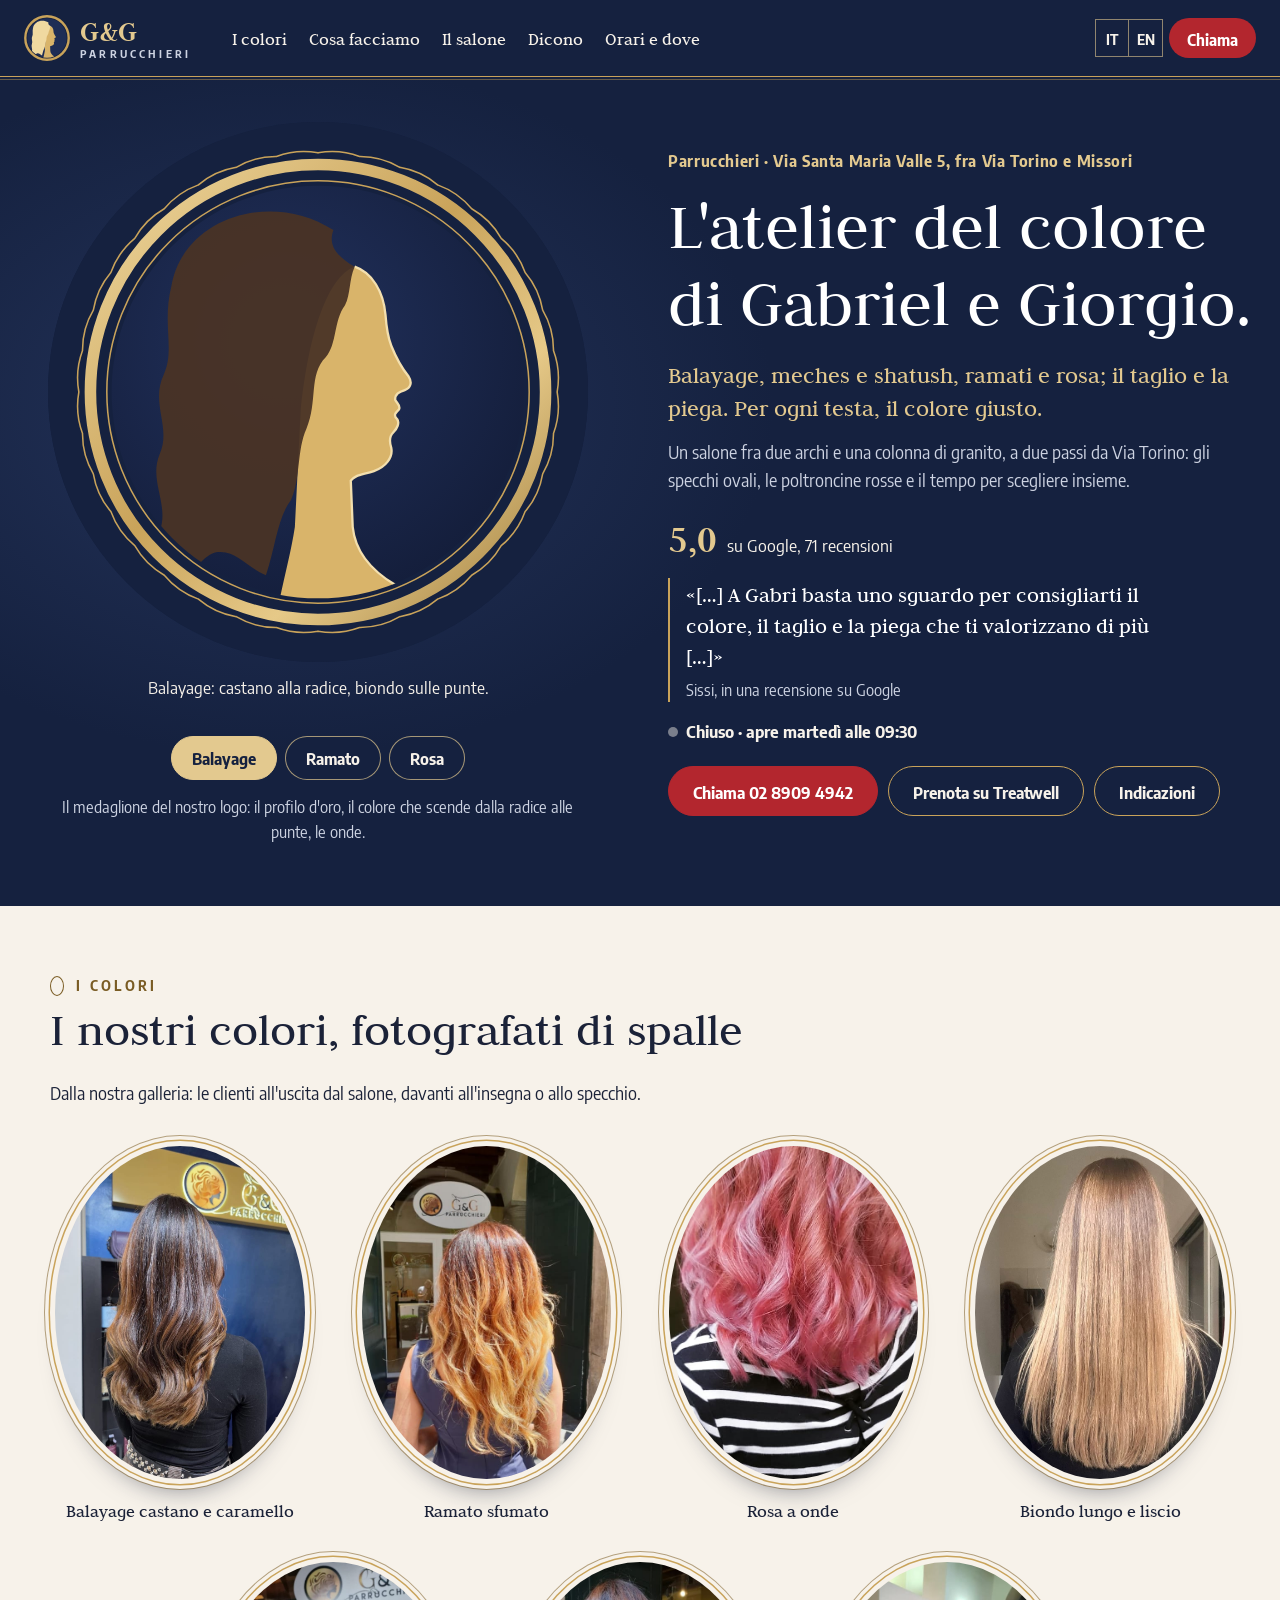
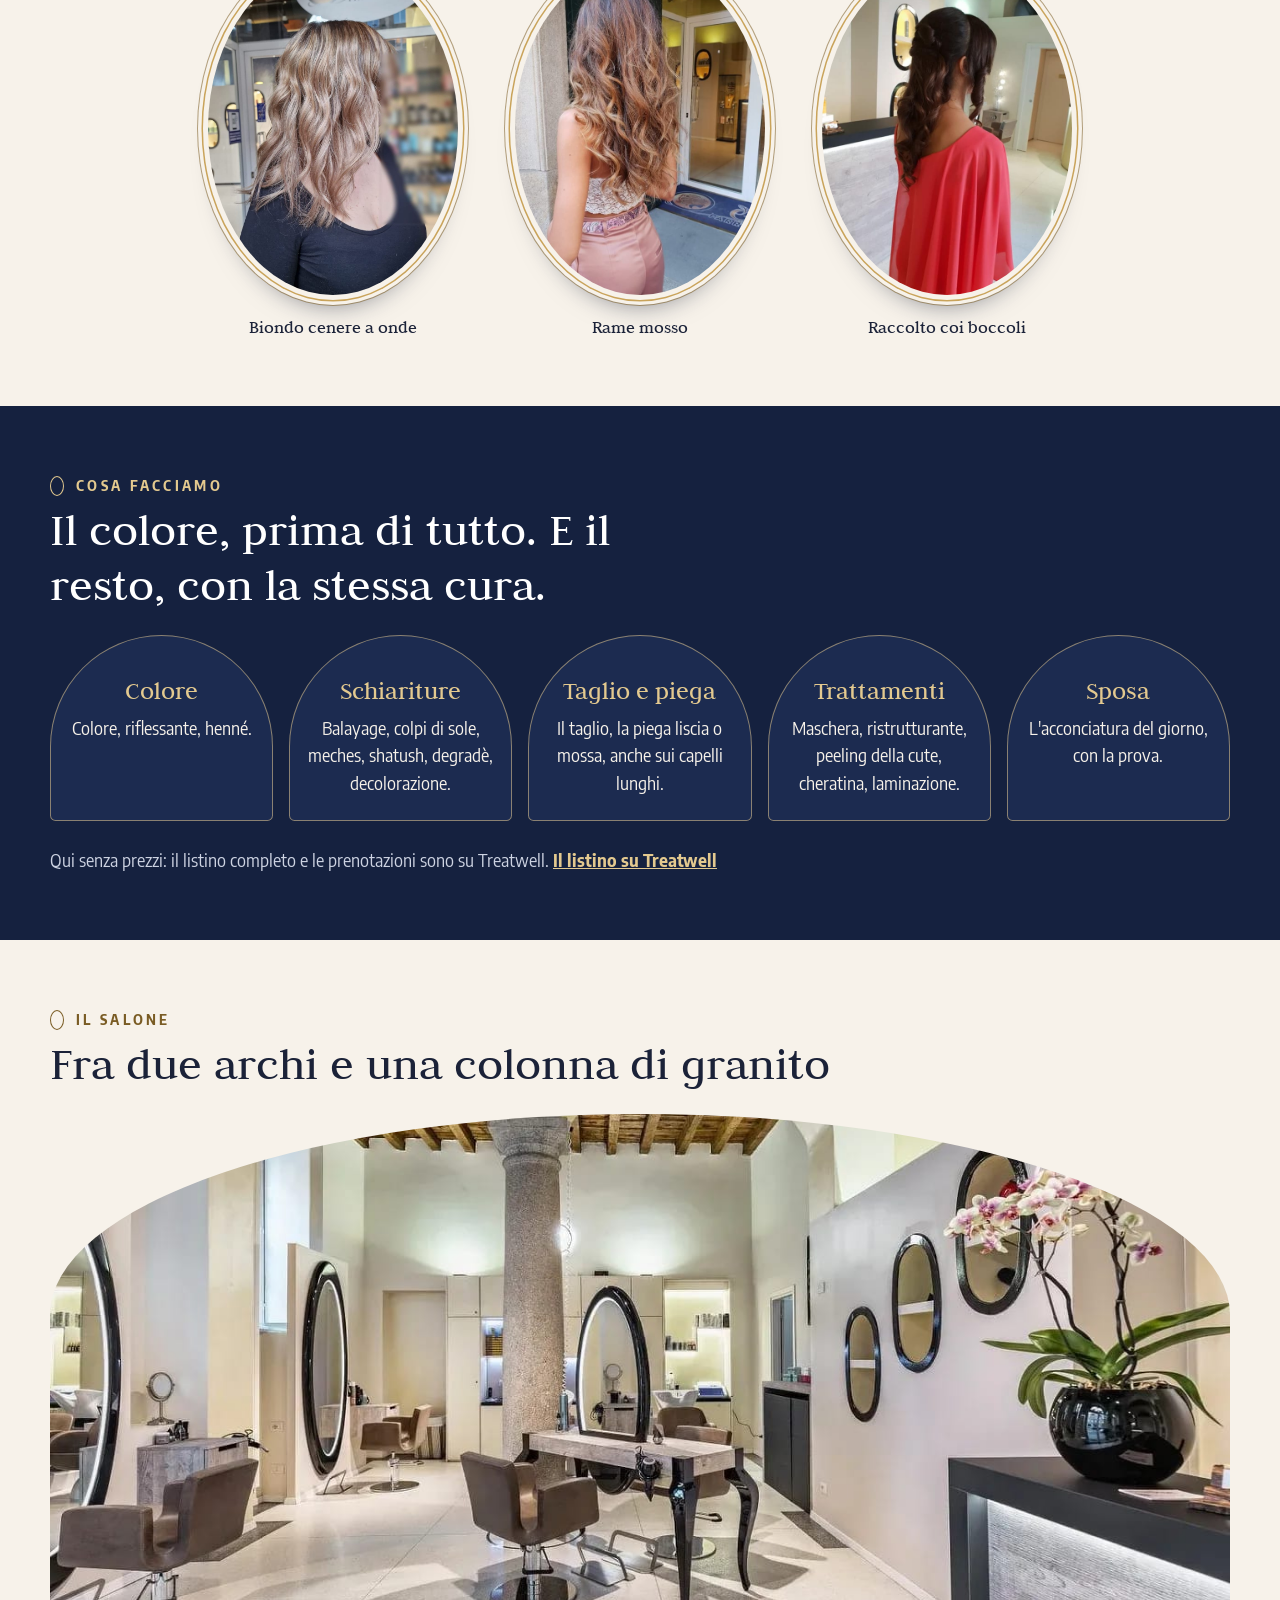
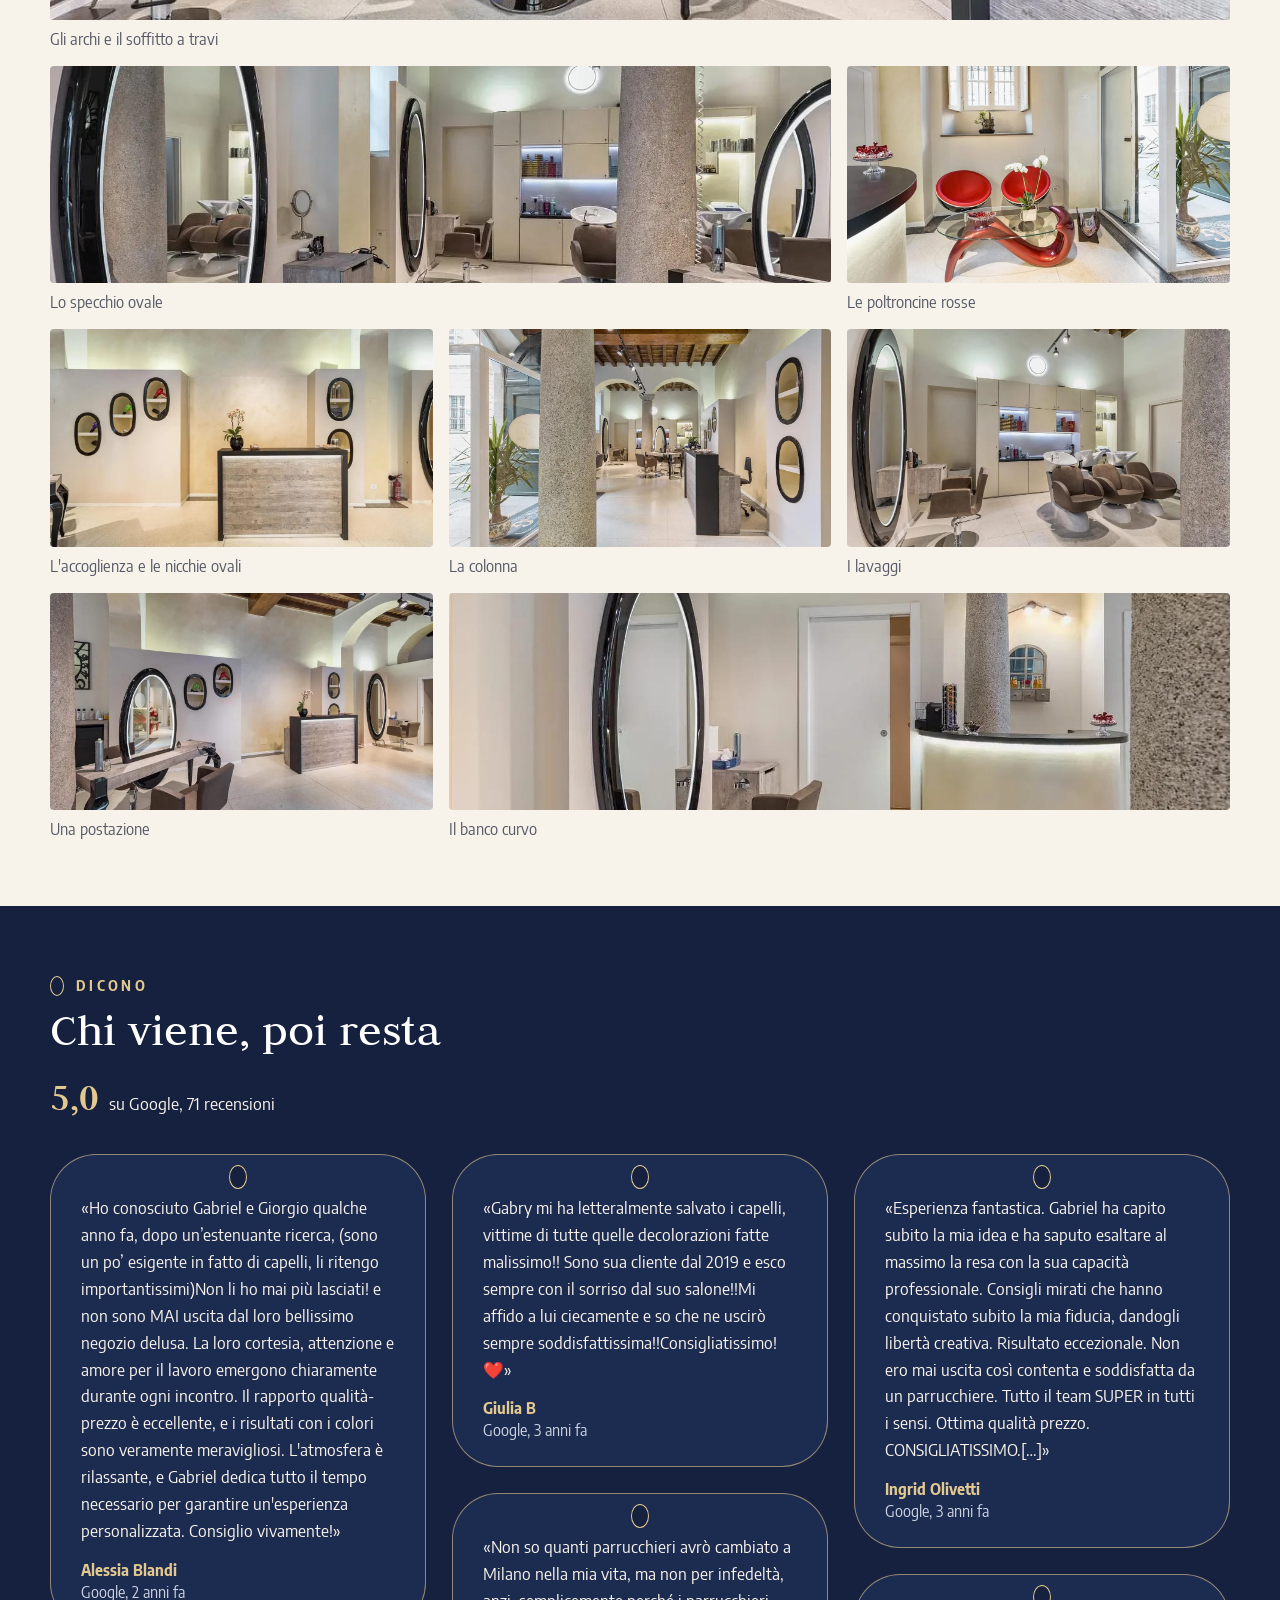
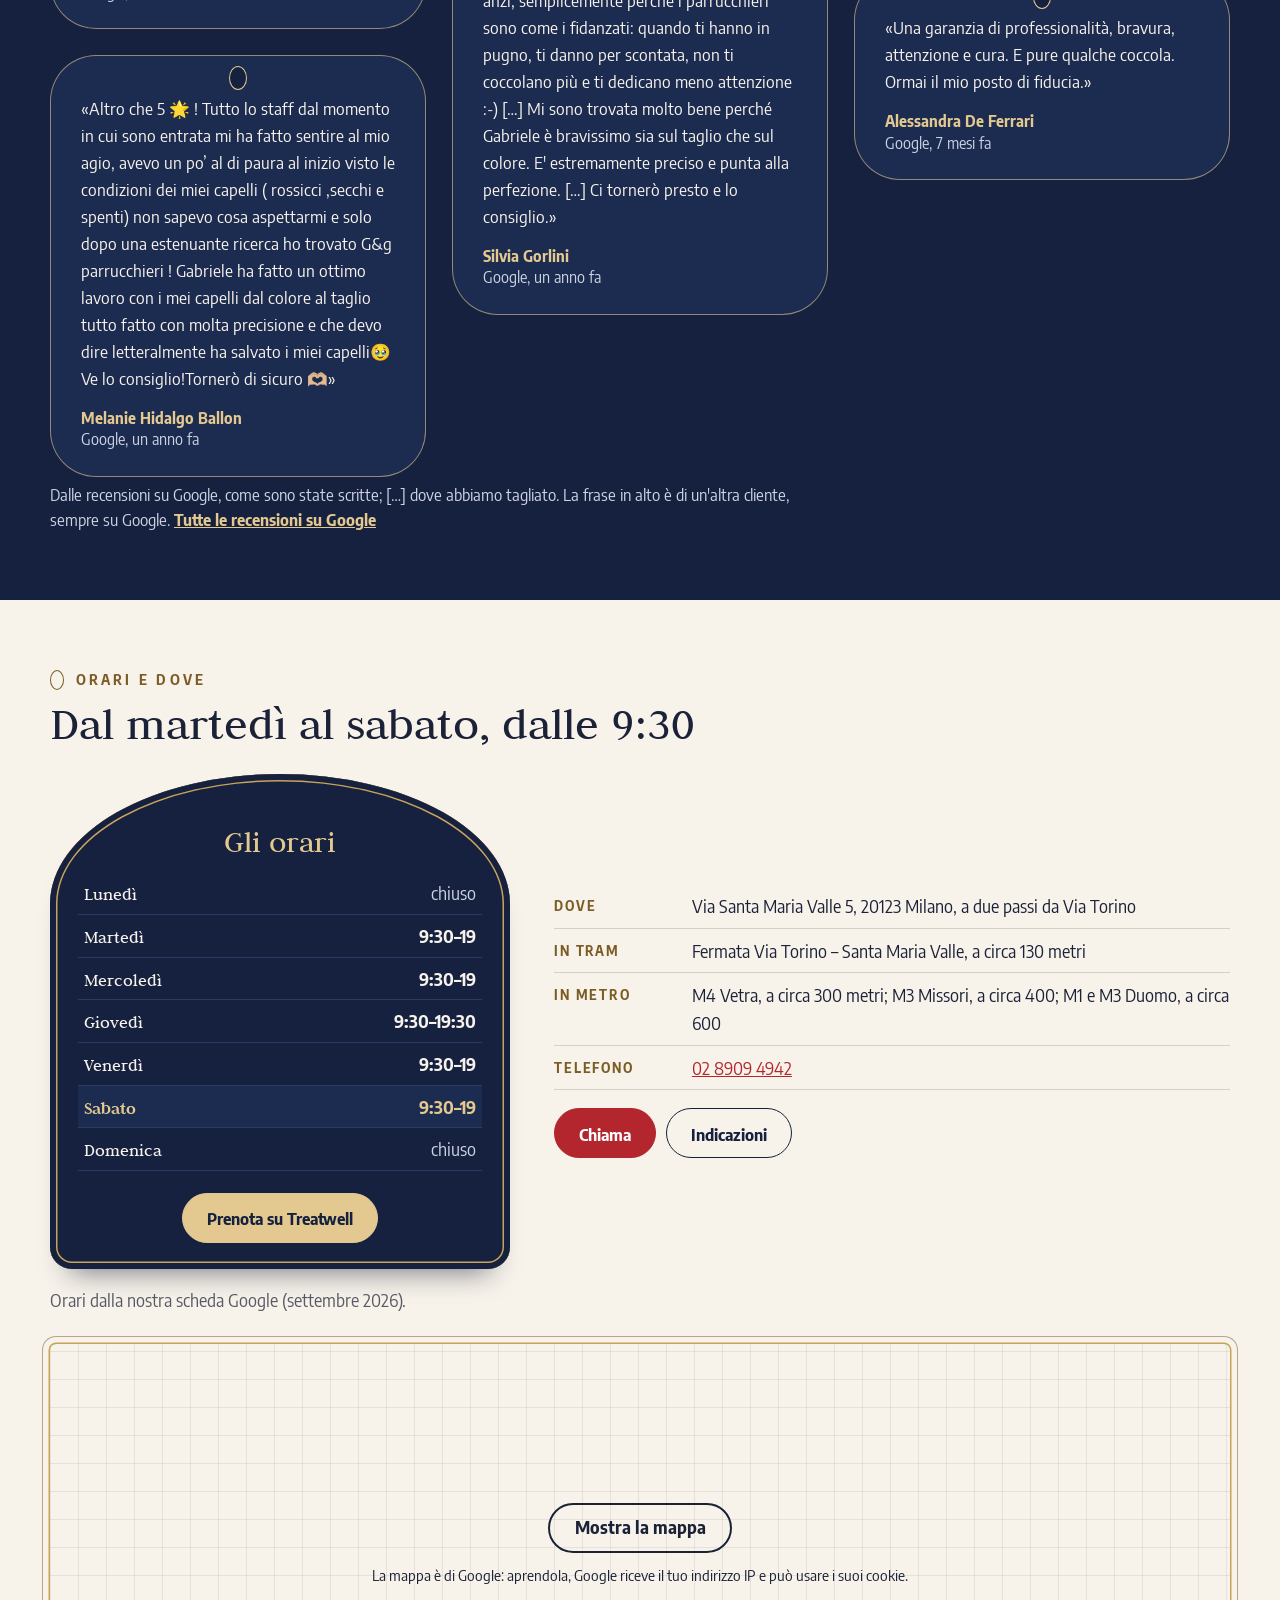
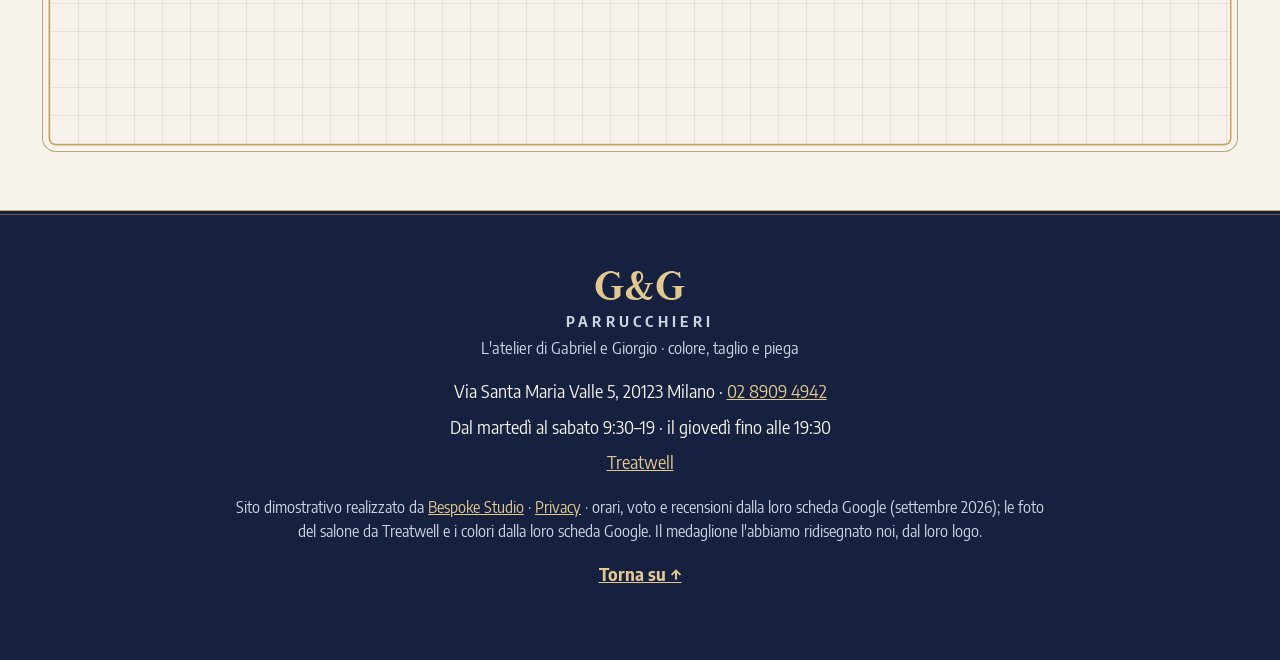
==== commit 015e0534: "Privacy e pulizia: caratteri sul sito, mappa al clic, informativa, noindex - caratteri copiati nel s" ====
--- a/index.html
+++ b/index.html
@@ -3,6 +3,7 @@
 <head>
 <meta charset="utf-8">
 <meta name="viewport" content="width=device-width, initial-scale=1">
+<meta name="robots" content="noindex">
 <script>(function(){var r=document.documentElement;r.classList.remove('no-js');
 /* la firma: finché main.js non parte c'è il medaglione vuoto; se il codice non arriva, dopo 2,5 s il medaglione finito */
 try{if(!matchMedia('(prefers-reduced-motion: reduce)').matches){r.classList.add('firma-attesa');window.__attesaMedaglione=setTimeout(function(){r.classList.remove('firma-attesa')},2500)}}catch(e){}})()</script>
@@ -20,15 +21,58 @@
 <link rel="icon" href="img/favicon.svg" type="image/svg+xml">
 <link rel="icon" href="img/favicon-32.png" sizes="32x32" type="image/png">
 <link rel="apple-touch-icon" href="img/apple-touch-icon.png">
-<link rel="preconnect" href="https://fonts.googleapis.com">
-<link rel="preconnect" href="https://fonts.gstatic.com" crossorigin>
-<link href="https://fonts.googleapis.com/css2?family=Judson:wght@400;700&amp;family=Encode+Sans+Semi+Condensed:wght@400;700&amp;display=swap" rel="stylesheet">
+<link rel="stylesheet" href="fonts/fonts.css?v=1">
 <link rel="stylesheet" href="css/styles.css?v=1">
 <script src="https://cdn.jsdelivr.net/npm/gsap@3.12.5/dist/gsap.min.js" defer></script>
 <script src="https://cdn.jsdelivr.net/npm/gsap@3.12.5/dist/ScrollTrigger.min.js" defer></script>
 <script src="js/main.js?v=1" defer></script>
 <script type="application/ld+json">
-{"@context":"https://schema.org","@type":"HairSalon","name":"G&G Parrucchieri","description":"L'atelier di Gabriel e Giorgio in Via Santa Maria Valle 5 a Milano: balayage, meches, shatush, colore, taglio e piega, trattamenti e acconciature da sposa.","url":"https://rotenzark.github.io/g-e-g-parrucchieri/","image":"https://rotenzark.github.io/g-e-g-parrucchieri/img/og.jpg","telephone":"+39 02 8909 4942","address":{"@type":"PostalAddress","streetAddress":"Via Santa Maria Valle 5","postalCode":"20123","addressLocality":"Milano","addressRegion":"MI","addressCountry":"IT"},"geo":{"@type":"GeoCoordinates","latitude":45.4598131,"longitude":9.1842622},"openingHoursSpecification":[{"@type":"OpeningHoursSpecification","dayOfWeek":["Tuesday","Wednesday","Friday","Saturday"],"opens":"09:30","closes":"19:00"},{"@type":"OpeningHoursSpecification","dayOfWeek":["Thursday"],"opens":"09:30","closes":"19:30"}],"aggregateRating":{"@type":"AggregateRating","ratingValue":"5.0","reviewCount":"71","bestRating":"5"},"sameAs":["https://www.treatwell.it/salone/g-g-parrucchieri-1/"]}
+{
+  "@context": "https://schema.org",
+  "@type": "HairSalon",
+  "name": "G&G Parrucchieri",
+  "description": "L'atelier di Gabriel e Giorgio in Via Santa Maria Valle 5 a Milano: balayage, meches, shatush, colore, taglio e piega, trattamenti e acconciature da sposa.",
+  "url": "https://rotenzark.github.io/g-e-g-parrucchieri/",
+  "image": "https://rotenzark.github.io/g-e-g-parrucchieri/img/og.jpg",
+  "telephone": "+39 02 8909 4942",
+  "address": {
+    "@type": "PostalAddress",
+    "streetAddress": "Via Santa Maria Valle 5",
+    "postalCode": "20123",
+    "addressLocality": "Milano",
+    "addressRegion": "MI",
+    "addressCountry": "IT"
+  },
+  "geo": {
+    "@type": "GeoCoordinates",
+    "latitude": 45.4598131,
+    "longitude": 9.1842622
+  },
+  "openingHoursSpecification": [
+    {
+      "@type": "OpeningHoursSpecification",
+      "dayOfWeek": [
+        "Tuesday",
+        "Wednesday",
+        "Friday",
+        "Saturday"
+      ],
+      "opens": "09:30",
+      "closes": "19:00"
+    },
+    {
+      "@type": "OpeningHoursSpecification",
+      "dayOfWeek": [
+        "Thursday"
+      ],
+      "opens": "09:30",
+      "closes": "19:30"
+    }
+  ],
+  "sameAs": [
+    "https://www.treatwell.it/salone/g-g-parrucchieri-1/"
+  ]
+}
 </script>
 </head>
 <body>
@@ -113,7 +157,7 @@
       <p class="apertura__frase" data-i18n="h.testo">Un salone fra due archi e una colonna di granito, a due passi da Via Torino: gli specchi ovali, le poltroncine rosse e il tempo per scegliere insieme.</p>
       <p class="voto"><b class="voto__n">5,0</b> <span class="voto__su" data-i18n="h.google">su Google, 71 recensioni</span></p>
       <blockquote class="citazione">
-        <p>«[…] A Gabri basta uno sguardo per consigliarti il colore, il taglio e la piega che ti valorizzano di più […]»</p>
+        <p lang="it">«[…] A Gabri basta uno sguardo per consigliarti il colore, il taglio e la piega che ti valorizzano di più […]»</p>
         <footer data-i18n="h.chi">Sissi, in una recensione su Google</footer>
       </blockquote>
       <p class="stato" id="orarioStato">Dal martedì al sabato, dalle 9:30</p>
@@ -177,12 +221,12 @@
     <h2 id="diconoT" class="capitolo__titolo" data-i18n="d.titolo">Chi viene, poi resta</h2>
     <p class="voto voto--sezione"><b class="voto__n">5,0</b> <span class="voto__su" data-i18n="d.google">su Google, 71 recensioni</span></p>
     <ul class="medaglie">
-      <li class="medaglia reveal"><p class="medaglia__testo">«Ho conosciuto Gabriel e Giorgio qualche anno fa, dopo un’estenuante ricerca, (sono un po’ esigente in fatto di capelli, li ritengo importantissimi)Non li ho mai più lasciati! e non sono MAI uscita dal loro bellissimo negozio delusa. La loro cortesia, attenzione e amore per il lavoro emergono chiaramente durante ogni incontro. Il rapporto qualità-prezzo è eccellente, e i risultati con i colori sono veramente meravigliosi. L'atmosfera è rilassante, e Gabriel dedica tutto il tempo necessario per garantire un'esperienza personalizzata. Consiglio vivamente!»</p><p class="medaglia__chi"><b>Alessia Blandi</b> <span data-i18n="d.g2a">Google, 2 anni fa</span></p></li>
-      <li class="medaglia reveal"><p class="medaglia__testo">«Altro che 5 🌟 ! Tutto lo staff dal momento in cui sono entrata mi ha fatto sentire al mio agio, avevo un po’ al di paura al inizio visto le condizioni dei miei capelli ( rossicci ,secchi e spenti) non sapevo cosa aspettarmi e solo dopo una estenuante ricerca ho trovato G&amp;g parrucchieri  ! Gabriele ha fatto un  ottimo lavoro con i mei capelli dal colore al taglio tutto fatto con molta precisione e che devo dire  letteralmente ha salvato i miei capelli🥹 Ve lo consiglio!Tornerò di sicuro 🫶🏼»</p><p class="medaglia__chi"><b>Melanie Hidalgo Ballon</b> <span data-i18n="d.g1a">Google, un anno fa</span></p></li>
-      <li class="medaglia reveal"><p class="medaglia__testo">«Gabry mi ha letteralmente salvato i capelli, vittime di tutte quelle decolorazioni fatte malissimo!! Sono sua cliente dal 2019 e esco sempre con il sorriso dal suo salone!!Mi affido a lui ciecamente e so che ne uscirò sempre soddisfattissima!!Consigliatissimo! ❤️»</p><p class="medaglia__chi"><b>Giulia B</b> <span data-i18n="d.g3a">Google, 3 anni fa</span></p></li>
-      <li class="medaglia reveal"><p class="medaglia__testo">«Non so quanti parrucchieri avrò cambiato a Milano nella mia vita, ma non per infedeltà, anzi, semplicemente perché i parrucchieri sono come i fidanzati: quando ti hanno in pugno, ti danno per scontata, non ti coccolano più e ti dedicano meno attenzione :-) […] Mi sono trovata molto bene perché Gabriele è bravissimo sia sul taglio che sul colore. E' estremamente preciso e punta alla perfezione. […] Ci tornerò presto e lo consiglio.»</p><p class="medaglia__chi"><b>Silvia Gorlini</b> <span data-i18n="d.g1a">Google, un anno fa</span></p></li>
-      <li class="medaglia reveal"><p class="medaglia__testo">«Esperienza fantastica. Gabriel ha capito subito la mia idea e ha saputo esaltare al massimo la resa con la sua capacità professionale. Consigli mirati che hanno conquistato subito la mia fiducia, dandogli libertà creativa. Risultato eccezionale. Non ero mai uscita così contenta e soddisfatta da un parrucchiere. Tutto il team SUPER in tutti i sensi. Ottima qualità prezzo. CONSIGLIATISSIMO.[…]»</p><p class="medaglia__chi"><b>Ingrid Olivetti</b> <span data-i18n="d.g3a">Google, 3 anni fa</span></p></li>
-      <li class="medaglia reveal"><p class="medaglia__testo">«Una garanzia di professionalità, bravura, attenzione e cura. E pure qualche coccola. Ormai il mio posto di fiducia.»</p><p class="medaglia__chi"><b>Alessandra De Ferrari</b> <span data-i18n="d.g7m">Google, 7 mesi fa</span></p></li>
+      <li class="medaglia reveal"><p lang="it" class="medaglia__testo">«Ho conosciuto Gabriel e Giorgio qualche anno fa, dopo un’estenuante ricerca, (sono un po’ esigente in fatto di capelli, li ritengo importantissimi)Non li ho mai più lasciati! e non sono MAI uscita dal loro bellissimo negozio delusa. La loro cortesia, attenzione e amore per il lavoro emergono chiaramente durante ogni incontro. Il rapporto qualità-prezzo è eccellente, e i risultati con i colori sono veramente meravigliosi. L'atmosfera è rilassante, e Gabriel dedica tutto il tempo necessario per garantire un'esperienza personalizzata. Consiglio vivamente!»</p><p class="medaglia__chi"><b>Alessia Blandi</b> <span data-i18n="d.g2a">Google, 2 anni fa</span></p></li>
+      <li class="medaglia reveal"><p lang="it" class="medaglia__testo">«Altro che 5 🌟 ! Tutto lo staff dal momento in cui sono entrata mi ha fatto sentire al mio agio, avevo un po’ al di paura al inizio visto le condizioni dei miei capelli ( rossicci ,secchi e spenti) non sapevo cosa aspettarmi e solo dopo una estenuante ricerca ho trovato G&amp;g parrucchieri  ! Gabriele ha fatto un  ottimo lavoro con i mei capelli dal colore al taglio tutto fatto con molta precisione e che devo dire  letteralmente ha salvato i miei capelli🥹 Ve lo consiglio!Tornerò di sicuro 🫶🏼»</p><p class="medaglia__chi"><b>Melanie Hidalgo Ballon</b> <span data-i18n="d.g1a">Google, un anno fa</span></p></li>
+      <li class="medaglia reveal"><p lang="it" class="medaglia__testo">«Gabry mi ha letteralmente salvato i capelli, vittime di tutte quelle decolorazioni fatte malissimo!! Sono sua cliente dal 2019 e esco sempre con il sorriso dal suo salone!!Mi affido a lui ciecamente e so che ne uscirò sempre soddisfattissima!!Consigliatissimo! ❤️»</p><p class="medaglia__chi"><b>Giulia B</b> <span data-i18n="d.g3a">Google, 3 anni fa</span></p></li>
+      <li class="medaglia reveal"><p lang="it" class="medaglia__testo">«Non so quanti parrucchieri avrò cambiato a Milano nella mia vita, ma non per infedeltà, anzi, semplicemente perché i parrucchieri sono come i fidanzati: quando ti hanno in pugno, ti danno per scontata, non ti coccolano più e ti dedicano meno attenzione :-) […] Mi sono trovata molto bene perché Gabriele è bravissimo sia sul taglio che sul colore. E' estremamente preciso e punta alla perfezione. […] Ci tornerò presto e lo consiglio.»</p><p class="medaglia__chi"><b>Silvia Gorlini</b> <span data-i18n="d.g1a">Google, un anno fa</span></p></li>
+      <li class="medaglia reveal"><p lang="it" class="medaglia__testo">«Esperienza fantastica. Gabriel ha capito subito la mia idea e ha saputo esaltare al massimo la resa con la sua capacità professionale. Consigli mirati che hanno conquistato subito la mia fiducia, dandogli libertà creativa. Risultato eccezionale. Non ero mai uscita così contenta e soddisfatta da un parrucchiere. Tutto il team SUPER in tutti i sensi. Ottima qualità prezzo. CONSIGLIATISSIMO.[…]»</p><p class="medaglia__chi"><b>Ingrid Olivetti</b> <span data-i18n="d.g3a">Google, 3 anni fa</span></p></li>
+      <li class="medaglia reveal"><p lang="it" class="medaglia__testo">«Una garanzia di professionalità, bravura, attenzione e cura. E pure qualche coccola. Ormai il mio posto di fiducia.»</p><p class="medaglia__chi"><b>Alessandra De Ferrari</b> <span data-i18n="d.g7m">Google, 7 mesi fa</span></p></li>
     </ul>
     <p class="dicono__nota"><span data-i18n="d.nota">Dalle recensioni su Google, come sono state scritte; […] dove abbiamo tagliato. La frase in alto è di un'altra cliente, sempre su Google.</span> <a href="https://www.google.com/maps/search/?api=1&amp;query=G%26G+Parrucchieri%2C+Via+Santa+Maria+Valle+5%2C+20123+Milano" target="_blank" rel="noopener" data-i18n="d.tutte">Tutte le recensioni su Google</a></p>
   </section>
@@ -217,7 +261,7 @@
     </div>
     <p class="orari__nota" data-i18n="o.nota">Orari dalla nostra scheda Google (settembre 2026).</p>
     <div class="cartina reveal">
-      <iframe title="Mappa: G&amp;G Parrucchieri, Via Santa Maria Valle 5, Milano" data-i18n-title="w.mappa" src="https://maps.google.com/maps?q=G%26G%20Parrucchieri%2C%20Via%20Santa%20Maria%20Valle%205%2C%2020123%20Milano&amp;z=16&amp;output=embed" width="600" height="400" loading="lazy" referrerpolicy="no-referrer-when-downgrade"></iframe>
+      <div class="mappa-clic" data-mappa-clic style="--mappa-h: 400px"><template><iframe title="Mappa: G&amp;G Parrucchieri, Via Santa Maria Valle 5, Milano" data-i18n-title="w.mappa" src="https://maps.google.com/maps?q=G%26G%20Parrucchieri%2C%20Via%20Santa%20Maria%20Valle%205%2C%2020123%20Milano&amp;z=16&amp;output=embed" width="600" height="400" loading="lazy" referrerpolicy="no-referrer-when-downgrade"></iframe></template><div class="mappa-clic__velo"><a class="mappa-clic__btn" href="https://www.google.com/maps/dir/?api=1&amp;destination=G%26G+Parrucchieri%2C+Via+Santa+Maria+Valle+5%2C+20123+Milano" target="_blank" rel="noopener">Mostra la mappa</a><p class="mappa-clic__nota">La mappa è di Google: aprendola, Google riceve il tuo indirizzo IP e può usare i suoi cookie.</p></div></div>
     </div>
   </section>
 
@@ -230,7 +274,7 @@
     <p class="piede__dove">Via Santa Maria Valle 5, 20123 Milano · <a href="tel:+390289094942" class="intero">02 8909 4942</a></p>
     <p class="piede__orario" data-i18n="f2.orario">Dal martedì al sabato 9:30–19 · il giovedì fino alle 19:30</p>
     <p class="piede__social"><a href="https://www.treatwell.it/salone/g-g-parrucchieri-1/" target="_blank" rel="noopener">Treatwell</a></p>
-    <p class="piede__cred" data-i18n="f2.cred">Sito dimostrativo realizzato da <a href="https://bespokestud.io" rel="noopener">Bespoke Studio</a> · orari, voto e recensioni dalla loro scheda Google (settembre 2026); le foto del salone da Treatwell e i colori dalla loro scheda Google. Il medaglione l'abbiamo ridisegnato noi, dal loro logo.</p>
+    <p class="piede__cred" data-i18n="f2.cred">Sito dimostrativo realizzato da <a href="https://bespokestud.io" rel="noopener">Bespoke Studio</a> · <a href="privacy.html">Privacy</a> · orari, voto e recensioni dalla loro scheda Google (settembre 2026); le foto del salone da Treatwell e i colori dalla loro scheda Google. Il medaglione l'abbiamo ridisegnato noi, dal loro logo.</p>
     <p><a class="piede__su" href="#inizio" data-i18n="f2.su">Torna su ↑</a></p>
   </div>
 </footer>
@@ -245,5 +289,6 @@
   <img id="lightboxImg" src="" alt="">
 </div>
 
+<script src="js/mappa-clic.js?v=1" defer></script>
 </body>
 </html>
--- a/fonts/fonts.css
+++ b/fonts/fonts.css
@@ -0,0 +1,109 @@
+/* Caratteri ospitati sul sito: nessuna richiesta a Google Fonts o Fontshare (giro privacy 1/10/2026). Licenze in LICENSE.txt. */
+/* vietnamese */
+@font-face {
+  font-family: 'Encode Sans Semi Condensed';
+  font-style: normal;
+  font-weight: 400;
+  font-display: swap;
+  src: url(encodesanssemicondensed-v13-3qT4oiKqnDuUtQUEHMoXcmspmy55SFWrXFRp9FTOG1yZ9MR_Rg.woff2) format('woff2');
+  unicode-range: U+0102-0103, U+0110-0111, U+0128-0129, U+0168-0169, U+01A0-01A1, U+01AF-01B0, U+0300-0301, U+0303-0304, U+0308-0309, U+0323, U+0329, U+1EA0-1EF9, U+20AB;
+}
+/* latin-ext */
+@font-face {
+  font-family: 'Encode Sans Semi Condensed';
+  font-style: normal;
+  font-weight: 400;
+  font-display: swap;
+  src: url(encodesanssemicondensed-v13-3qT4oiKqnDuUtQUEHMoXcmspmy55SFWrXFRp9FTOG1yY9MR_Rg.woff2) format('woff2');
+  unicode-range: U+0100-02BA, U+02BD-02C5, U+02C7-02CC, U+02CE-02D7, U+02DD-02FF, U+0304, U+0308, U+0329, U+1D00-1DBF, U+1E00-1E9F, U+1EF2-1EFF, U+2020, U+20A0-20AB, U+20AD-20C0, U+2113, U+2C60-2C7F, U+A720-A7FF;
+}
+/* latin */
+@font-face {
+  font-family: 'Encode Sans Semi Condensed';
+  font-style: normal;
+  font-weight: 400;
+  font-display: swap;
+  src: url(encodesanssemicondensed-v13-3qT4oiKqnDuUtQUEHMoXcmspmy55SFWrXFRp9FTOG1yW9MQ.woff2) format('woff2');
+  unicode-range: U+0000-00FF, U+0131, U+0152-0153, U+02BB-02BC, U+02C6, U+02DA, U+02DC, U+0304, U+0308, U+0329, U+2000-206F, U+20AC, U+2122, U+2191, U+2193, U+2212, U+2215, U+FEFF, U+FFFD;
+}
+/* vietnamese */
+@font-face {
+  font-family: 'Encode Sans Semi Condensed';
+  font-style: normal;
+  font-weight: 700;
+  font-display: swap;
+  src: url(encodesanssemicondensed-v13-3qT7oiKqnDuUtQUEHMoXcmspmy55SFWrXFRp9FTOG1Qt0dFPZ9XQTA.woff2) format('woff2');
+  unicode-range: U+0102-0103, U+0110-0111, U+0128-0129, U+0168-0169, U+01A0-01A1, U+01AF-01B0, U+0300-0301, U+0303-0304, U+0308-0309, U+0323, U+0329, U+1EA0-1EF9, U+20AB;
+}
+/* latin-ext */
+@font-face {
+  font-family: 'Encode Sans Semi Condensed';
+  font-style: normal;
+  font-weight: 700;
+  font-display: swap;
+  src: url(encodesanssemicondensed-v13-3qT7oiKqnDuUtQUEHMoXcmspmy55SFWrXFRp9FTOG1Qt0dFOZ9XQTA.woff2) format('woff2');
+  unicode-range: U+0100-02BA, U+02BD-02C5, U+02C7-02CC, U+02CE-02D7, U+02DD-02FF, U+0304, U+0308, U+0329, U+1D00-1DBF, U+1E00-1E9F, U+1EF2-1EFF, U+2020, U+20A0-20AB, U+20AD-20C0, U+2113, U+2C60-2C7F, U+A720-A7FF;
+}
+/* latin */
+@font-face {
+  font-family: 'Encode Sans Semi Condensed';
+  font-style: normal;
+  font-weight: 700;
+  font-display: swap;
+  src: url(encodesanssemicondensed-v13-3qT7oiKqnDuUtQUEHMoXcmspmy55SFWrXFRp9FTOG1Qt0dFAZ9U.woff2) format('woff2');
+  unicode-range: U+0000-00FF, U+0131, U+0152-0153, U+02BB-02BC, U+02C6, U+02DA, U+02DC, U+0304, U+0308, U+0329, U+2000-206F, U+20AC, U+2122, U+2191, U+2193, U+2212, U+2215, U+FEFF, U+FFFD;
+}
+/* vietnamese */
+@font-face {
+  font-family: 'Judson';
+  font-style: normal;
+  font-weight: 400;
+  font-display: swap;
+  src: url(judson-v20-FeVRS0Fbvbc14VxhB7l15bU.woff2) format('woff2');
+  unicode-range: U+0102-0103, U+0110-0111, U+0128-0129, U+0168-0169, U+01A0-01A1, U+01AF-01B0, U+0300-0301, U+0303-0304, U+0308-0309, U+0323, U+0329, U+1EA0-1EF9, U+20AB;
+}
+/* latin-ext */
+@font-face {
+  font-family: 'Judson';
+  font-style: normal;
+  font-weight: 400;
+  font-display: swap;
+  src: url(judson-v20-FeVRS0Fbvbc14VxhBrl15bU.woff2) format('woff2');
+  unicode-range: U+0100-02BA, U+02BD-02C5, U+02C7-02CC, U+02CE-02D7, U+02DD-02FF, U+0304, U+0308, U+0329, U+1D00-1DBF, U+1E00-1E9F, U+1EF2-1EFF, U+2020, U+20A0-20AB, U+20AD-20C0, U+2113, U+2C60-2C7F, U+A720-A7FF;
+}
+/* latin */
+@font-face {
+  font-family: 'Judson';
+  font-style: normal;
+  font-weight: 400;
+  font-display: swap;
+  src: url(judson-v20-FeVRS0Fbvbc14VxhCLl1.woff2) format('woff2');
+  unicode-range: U+0000-00FF, U+0131, U+0152-0153, U+02BB-02BC, U+02C6, U+02DA, U+02DC, U+0304, U+0308, U+0329, U+2000-206F, U+20AC, U+2122, U+2191, U+2193, U+2212, U+2215, U+FEFF, U+FFFD;
+}
+/* vietnamese */
+@font-face {
+  font-family: 'Judson';
+  font-style: normal;
+  font-weight: 700;
+  font-display: swap;
+  src: url(judson-v20-FeVSS0Fbvbc14Vxps5xg1ZRmq28.woff2) format('woff2');
+  unicode-range: U+0102-0103, U+0110-0111, U+0128-0129, U+0168-0169, U+01A0-01A1, U+01AF-01B0, U+0300-0301, U+0303-0304, U+0308-0309, U+0323, U+0329, U+1EA0-1EF9, U+20AB;
+}
+/* latin-ext */
+@font-face {
+  font-family: 'Judson';
+  font-style: normal;
+  font-weight: 700;
+  font-display: swap;
+  src: url(judson-v20-FeVSS0Fbvbc14Vxps5xg1JRmq28.woff2) format('woff2');
+  unicode-range: U+0100-02BA, U+02BD-02C5, U+02C7-02CC, U+02CE-02D7, U+02DD-02FF, U+0304, U+0308, U+0329, U+1D00-1DBF, U+1E00-1E9F, U+1EF2-1EFF, U+2020, U+20A0-20AB, U+20AD-20C0, U+2113, U+2C60-2C7F, U+A720-A7FF;
+}
+/* latin */
+@font-face {
+  font-family: 'Judson';
+  font-style: normal;
+  font-weight: 700;
+  font-display: swap;
+  src: url(judson-v20-FeVSS0Fbvbc14Vxps5xg2pRm.woff2) format('woff2');
+  unicode-range: U+0000-00FF, U+0131, U+0152-0153, U+02BB-02BC, U+02C6, U+02DA, U+02DC, U+0304, U+0308, U+0329, U+2000-206F, U+20AC, U+2122, U+2191, U+2193, U+2212, U+2215, U+FEFF, U+FFFD;
+}
--- a/css/styles.css
+++ b/css/styles.css
@@ -280,3 +280,12 @@
 .firma-attesa .profilo, .firma-attesa .capelli--base, .firma-attesa .capelli--colore { opacity: 0; }
 .firma-attesa .profilo__linea, .firma-attesa .onda, .firma-attesa .luce { stroke-dasharray: 0 2; stroke-dashoffset: 0; }
 /*/MEDAGLIONE*/
+
+/*MAPPACLIC*/
+/* la mappa Google si carica solo al clic (giro privacy 1/10/2026) */
+.mappa-clic { display: flex; align-items: center; justify-content: center; width: 100%; height: 100%; min-height: var(--mappa-h, 320px); box-sizing: border-box; padding: 24px; text-align: center; background: repeating-linear-gradient(0deg, rgba(127, 127, 127, 0.14) 0 1px, transparent 1px 28px), repeating-linear-gradient(90deg, rgba(127, 127, 127, 0.14) 0 1px, transparent 1px 28px); }
+.mappa-clic__velo { display: flex; flex-direction: column; align-items: center; gap: 12px; max-width: 32em; }
+.mappa-clic__btn { display: inline-block; padding: 0.75em 1.4em; border: 2px solid currentColor; border-radius: 999px; color: inherit; font: inherit; font-weight: 600; line-height: 1.2; text-decoration: none; background: transparent; cursor: pointer; }
+.mappa-clic__btn:hover, .mappa-clic__btn:focus-visible { text-decoration: underline; }
+.mappa-clic__nota { margin: 0; font-size: 0.85em; line-height: 1.45; }
+/*/MAPPACLIC*/
